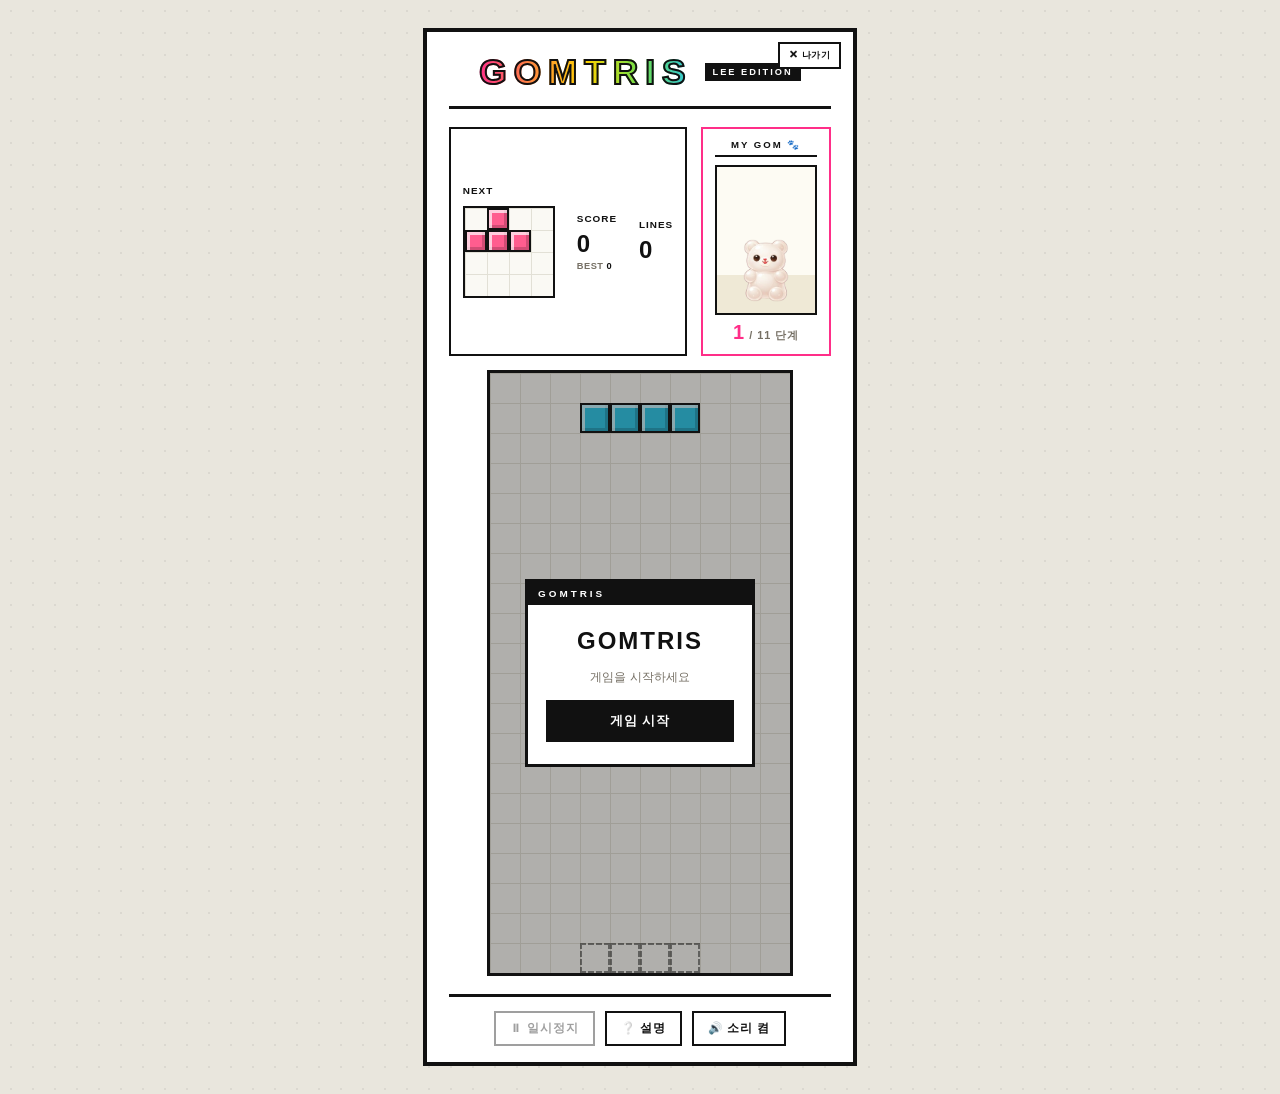
==== index.html @ 61311826 "fix: NEXT·SCORE·LINES를 한 박스로 통합 (4박스→2박스, 여유) fix: HUD를 [NEXT·SCORE·LINES 한 박스(stats-box)] + [MY GOM" ====
<!DOCTYPE html>
<html lang="ko">
<head>
<meta charset="UTF-8">
<meta name="viewport" content="width=device-width, initial-scale=1.0, maximum-scale=1.0, user-scalable=no, viewport-fit=cover">
<title>Gomtris — 곰트릭스 · LEE Edition</title>
<link rel="stylesheet" href="src/css/style.css">

<!-- PWA -->
<link rel="manifest" href="manifest.json">
<meta name="theme-color" content="#ff2e88">
<meta name="mobile-web-app-capable" content="yes">
<meta name="apple-mobile-web-app-capable" content="yes">
<meta name="apple-mobile-web-app-status-bar-style" content="default">
<meta name="apple-mobile-web-app-title" content="Gomtris">
<link rel="apple-touch-icon" href="icon-192.png">
</head>
<body>
  <div class="poster">
    <!-- 좌측 최상단 접속자 수 / 우측 최상단 나가기 -->
    <div id="visitors" class="visitors" title="누적 접속 수"></div>
    <button id="exit-btn" class="exit-btn" title="나가기">✕ 나가기</button>

    <!-- 포스터 안쪽(가운데 보드 제외)을 돌아다니는 젤리곰 -->
    <div id="bear-stage"></div>

    <!-- 헤더 -->
    <header class="poster-header">
      <h1>GOMTRIS</h1>
      <span class="tag">LEE Edition</span>
    </header>

    <!-- 본문 -->
    <div class="layout">
      <!-- 정보 한 줄 (HUD) : [NEXT·SCORE·LINES 한 박스] + [MY GOM] -->
      <div class="hud">
        <div class="panel stats-box">
          <div class="mini mini-next">
            <h2>Next</h2>
            <div id="next" class="grid preview"></div>
          </div>
          <div class="mini">
            <h2>Score</h2>
            <div id="score" class="stat">0</div>
            <div class="best">BEST <span id="high">0</span></div>
          </div>
          <div class="mini">
            <h2>Lines</h2>
            <div id="lines" class="stat">0</div>
          </div>
        </div>
        <div class="panel gom-pet">
          <h2>My Gom 🐾</h2>
          <div class="pet-box">
            <img id="pet-img" alt="my gom">
            <div class="pet-out" id="pet-out">너무 커서<br>박스 탈출!</div>
          </div>
          <div class="pet-stage"><b id="gom">1</b><span class="gom-max"> / 11 단계</span></div>
        </div>
      </div>

      <!-- 게임판 (메인) -->
      <div class="board-wrap">
        <div id="board" class="grid"></div>
        <div id="overlay" class="overlay show">
          <div class="overlay-window">
            <div class="overlay-bar">GOMTRIS</div>
            <div class="overlay-content">
              <h3 id="overlay-title">GOMTRIS</h3>
              <p id="overlay-text">게임을 시작하세요</p>
              <button id="start" class="primary">게임 시작</button>
            </div>
          </div>
        </div>
      </div>
    </div>

    <!-- 툴바 -->
    <div class="toolbar">
      <button id="pause-btn">⏸ 일시정지</button>
      <button id="help-btn">❔ 설명</button>
      <button id="mute-btn">🔊 소리 켬</button>
      <!-- 개발용 곰단계 미리보기 (기능 유지, 화면에서는 숨김) -->
      <!-- <button id="dev-btn">🐾 DEV 곰단계</button> -->
    </div>
  </div>

  <!-- 도움말 패널 -->
  <div id="help" class="help-overlay">
    <div class="help-card">
      <div class="help-bar">게임 방법 · HOW TO PLAY</div>
      <div class="help-body">

        <section class="help-sec">
          <h4>🎮 조작</h4>
          <dl class="keylist">
            <dt><kbd>←</kbd><kbd>→</kbd></dt><dd>좌우 이동</dd>
            <dt><kbd>↓</kbd></dt><dd>소프트 드롭</dd>
            <dt><kbd>↑</kbd><kbd>X</kbd></dt><dd>회전 <span class="dim">(<kbd>Z</kbd> 역회전)</span></dd>
            <dt><kbd>Space</kbd></dt><dd>하드 드롭</dd>
            <dt><kbd>P</kbd></dt><dd>일시정지</dd>
            <dt><kbd>R</kbd><kbd>M</kbd></dt><dd>재시작 · 음소거</dd>
          </dl>
          <p class="help-touch">📱 <b>폰</b> — 드래그=이동 · 탭=회전 · 아래로 튕김=하드드롭</p>
        </section>

        <section class="help-sec">
          <h4>📜 규칙 &amp; 젤리곰</h4>
          <ul class="rules">
            <li>가로 한 줄을 가득 채우면 사라지고 점수 획득</li>
            <li>한 번에 여러 줄 지울수록 점수 UP<br>
              <span class="dim">1줄 100 · 2줄 300 · 3줄 500 · 4줄 800점, 레벨이 높을수록 배수</span></li>
            <li>10줄마다 <b>레벨</b>(속도) · <b>곰 단계</b>(크기)가 올라감</li>
            <li>🐻 곰이 점점 자라 <b>11단계</b>까지 성장 (후반엔 돌아다녀요!)</li>
          </ul>
        </section>

      </div>
      <button class="help-close-btn">✕ 닫기</button>
    </div>
  </div>

  <!-- 스크립트 -->
  <script src="src/js/config.js"></script>
  <script src="src/js/audio.js"></script>
  <script src="src/js/tetrominoes.js"></script>
  <script src="src/js/board.js"></script>
  <script src="src/js/renderer.js"></script>
  <script src="src/js/jellybear.js"></script>
  <script src="src/js/game.js"></script>
  <script src="src/js/input.js"></script>
  <script src="src/js/touch.js"></script>
  <script src="src/js/main.js"></script>

  <!-- 서비스워커 등록 (PWA 오프라인/설치). file:// 에선 조용히 무시 -->
  <script>
    if ('serviceWorker' in navigator) {
      window.addEventListener('load', function () {
        navigator.serviceWorker.register('sw.js').catch(function () {});
      });
    }
  </script>
</body>
</html>
---- src/css/style.css ----
/* style.css — Gomtris : Y2K 포스터 테마 (정제된 버전)
 * 흰 포스터 카드 + 검정 외곽선 + 절제된 액센트 + 네온 블록, 보드 뒤 젤리곰
 */
:root {
  --cell: 30px;
  --preview-cell: 22px;
  --ink: #111;
  --paper: #e9e6dd;
  --board-bg: #faf9f4;
  --card: #ffffff;
  --muted: #767065;
  --pink: #ff2e88;
  --cyan: #14c8dc;
}
* { box-sizing: border-box; }
body {
  margin: 0;
  min-height: 100vh;
  display: flex;
  flex-direction: column;
  align-items: center;
  justify-content: center;
  gap: 18px;
  padding: 28px 16px;
  font-family: "Helvetica Neue", Arial, "Apple SD Gothic Neo", "Malgun Gothic", sans-serif;
  color: var(--ink);
  background-color: var(--paper);
  background-image: radial-gradient(rgba(0,0,0,0.06) 1px, transparent 1.5px);
  background-size: 22px 22px;
}

/* ===== 포스터 프레임 ===== */
.poster {
  position: relative;
  z-index: 1;
  overflow: hidden;           /* 곰이 포스터 밖으로 안 나가게 */
  background: var(--card);
  border: 4px solid var(--ink);
  padding: 20px 22px 16px;
}
.poster-header {
  display: flex;
  align-items: center;
  justify-content: center;
  gap: 12px;
  border-bottom: 3px solid var(--ink);
  padding-bottom: 14px;
  margin-bottom: 18px;
}
h1 {
  margin: 0;
  font-size: 2.2rem;
  font-weight: 900;
  letter-spacing: 7px;
  background: linear-gradient(90deg,#ff2e88,#ff8a3d,#ffd400,#6ee04a,#2ec5e6);
  -webkit-background-clip: text;
  background-clip: text;
  color: transparent;
  -webkit-text-stroke: 2px var(--ink);
}
.tag {
  font-size: .58rem;
  font-weight: 800;
  letter-spacing: 2px;
  text-transform: uppercase;
  background: var(--ink);
  color: #fff;
  padding: 4px 8px;
}
/* 좌측 최상단 접속자 수 */
/* 좌측 최상단 접속자 수 */
.visitors {
  position: absolute; top: 12px; left: 14px; z-index: 2;
  font-size: .64rem; font-weight: 900; letter-spacing: .5px; color: var(--muted);
  display: none;
}
.visitors.show { display: block; }
/* 우측 최상단 나가기 */
.exit-btn {
  position: absolute; top: 10px; right: 12px; z-index: 6;
  font-size: .58rem; padding: 5px 9px; letter-spacing: .5px; background: #fff;
}
.exit-btn:hover { background: var(--ink); color: #fff; }

/* ===== 레이아웃 ===== */
/* 세로: HUD(정보 한 줄) 위, 보드(메인) 아래 */
.layout { display: flex; flex-direction: column; align-items: center; gap: 14px; }
.hud { display: flex; gap: 14px; justify-content: center; align-items: stretch; }
/* NEXT·SCORE·LINES 를 한 박스(stats-box)에 묶음 */
.stats-box { display: flex; gap: 22px; align-items: center; }
.gom-pet { width: 130px; }
.mini { display: flex; flex-direction: column; }
.stats-box .mini h2 {
  font-size: .62rem; border: none; padding: 0; margin: 0 0 6px; letter-spacing: 1px; color: var(--ink);
}
.mini .stat { font-size: 1.5rem; }
.mini .best { margin-top: 3px; }

.panel { border: 2px solid var(--ink); padding: 10px 12px; background: var(--card); }
.panel h2 {
  margin: 0 0 8px;
  font-size: .6rem;
  letter-spacing: 2px;
  text-transform: uppercase;
  color: var(--ink);
  border-bottom: 2px solid var(--ink);
  padding-bottom: 5px;
}
.stat { font-size: 1.6rem; font-weight: 900; font-variant-numeric: tabular-nums; }
.stat.small { font-size: 1.15rem; color: var(--muted); }
/* SCORE 안의 최고기록 */
.best { margin-top: 4px; font-size: .58rem; font-weight: 800; letter-spacing: .5px; color: var(--muted); }
.best span { color: var(--ink); }

/* My Gom 펫 박스 (애완곰 enclosure) — 1~8단계 곰이 박스 안 */
.gom-pet { text-align: center; }
.pet-box {
  position: relative;
  margin-top: 4px;
  height: 150px;
  border: 2px solid var(--ink);
  background: linear-gradient(#fdfbf3 0%, #fdfbf3 74%, #efe9d6 74%, #efe9d6 100%); /* 바닥 느낌 */
  display: flex; align-items: flex-end; justify-content: center;
  padding-bottom: 8px;
  overflow: hidden;
}
.pet-box img { display: block; height: auto; max-width: 100%; image-rendering: auto; transition: width .3s ease; }
/* 9단계+ : 곰이 박스를 나감 */
.pet-out {
  display: none;
  position: absolute; inset: 0;
  flex-direction: column; align-items: center; justify-content: center;
  font-size: .68rem; font-weight: 900; line-height: 1.5; color: var(--muted);
  text-align: center;
}
.pet-stage { margin-top: 6px; font-weight: 900; letter-spacing: 1px; }
#gom { font-size: 1.25rem; color: var(--pink); }          /* 단계 숫자 (= 레벨/속도 겸용) */
.gom-max { font-size: .68rem; color: var(--muted); font-weight: 700; }
/* 펫 박스를 핑크 테두리로 강조 (핵심 진행 지표) */
.gom-pet { border-color: var(--pink); }

/* DEV 버튼 (미리보기용 — 눈에 덜 띄게) */
#dev-btn { font-size: .62rem; padding: 7px 12px; background: #efece3; color: #777; }
#dev-btn:hover { background: var(--ink); color: #fff; }

/* ===== 격자 ===== */
.grid {
  display: grid;
  grid-template-columns: repeat(var(--cols), var(--cell));
  grid-template-rows: repeat(var(--rows), var(--cell));
  background-color: var(--board-bg);
  background-image:
    linear-gradient(#e2e0d6 1px, transparent 1px),
    linear-gradient(90deg, #e2e0d6 1px, transparent 1px);
  background-size: var(--cell) var(--cell);
}
#board {
  position: relative;
  z-index: 1;
  border: 3px solid var(--ink);
  touch-action: none;
  user-select: none;
}
.preview {
  --cell: var(--preview-cell);
  justify-content: center;
  border: 2px solid var(--ink);
  margin: 4px auto 0;
}
.cell { width: var(--cell); height: var(--cell); }

/* ===== 블록 (각진, 외부 그림자 없음) ===== */
.block {
  border: 2px solid var(--ink);
  box-shadow:
    inset 3px 3px 0 rgba(255,255,255,0.7),
    inset -3px -3px 0 rgba(0,0,0,0.18);
}
.block.ghost {
  background: transparent !important;
  border: 2px dashed var(--ink);
  box-shadow: none;
  opacity: 0.5;
}
.cell.clearing {
  animation: flash 0.28s steps(2, start) 2;
  background: var(--ink) !important;
  border-color: var(--ink) !important;
}
@keyframes flash { 0%,100% { opacity: 1; } 50% { opacity: 0.1; } }

/* 블록 색 = 곰 색 팔레트 (핑크·주황·노랑·초록·파랑) */
.I { background:#2ec5e6; }  /* blue  */
.J { background:#2ec5e6; }  /* blue  */
.O { background:#ffd23d; }  /* yellow */
.T { background:#ff5d8f; }  /* pink  */
.S { background:#6ee04a; }  /* green */
.Z { background:#ff8a3d; }  /* orange */
.L { background:#ff8a3d; }  /* orange */

/* ===== 보드 래퍼 ===== */
.board-wrap { position: relative; }

/* 젤리곰 무대: 포스터 안쪽 전체. z-index:-1 이라 포스터 배경 위·내용(패널/보드) 아래에
   깔려서, 가운데 보드와 패널은 곰을 가리고 헤더/푸터/여백에서만 곰이 보이며 돌아다님 */
#bear-stage {
  position: absolute;
  inset: 0;
  overflow: hidden;
  z-index: -1;
  pointer-events: none;
}

/* ===== 오버레이 = Y2K 윈도우 (중앙 정렬) ===== */
.overlay {
  position: absolute;
  inset: 0;
  z-index: 3;
  display: none;
  align-items: center;
  justify-content: center;
  background: rgba(20,20,20,0.32);
  padding: 16px;
}
.overlay.show { display: flex; }
.overlay-window {
  width: 230px;
  background: var(--card);
  border: 3px solid var(--ink);
}
.overlay-bar {
  background: var(--ink);
  color: #fff;
  font-size: .62rem;
  font-weight: 800;
  letter-spacing: 3px;
  text-transform: uppercase;
  padding: 6px 10px;
}
.overlay-content {
  padding: 22px 18px;
  text-align: center;
  display: flex;
  flex-direction: column;
  align-items: center;
  gap: 14px;
}
.overlay-content h3 {
  margin: 0;
  font-size: 1.5rem;
  font-weight: 900;
  letter-spacing: 2px;
}
.overlay-content p { margin: 0; font-size: .76rem; color: var(--muted); }
.overlay-content .primary { width: 100%; }

/* ===== 버튼 ===== */
button {
  cursor: pointer;
  font-family: inherit;
  font-weight: 800;
  letter-spacing: 1px;
  border: 2px solid var(--ink);
  background: #fff;
  color: var(--ink);
  padding: 10px 16px;
  font-size: .82rem;
  transition: background .12s, color .12s, transform .06s;
}
button:hover { background: var(--ink); color: #fff; }
button:active { transform: translateY(1px); }
button:disabled { opacity: 0.4; cursor: default; background: #fff; color: var(--ink); transform: none; }
.primary { background: var(--ink); color: #fff; }
.primary:hover { background: var(--pink); color: #fff; }
#mute-btn.off { color: var(--muted); }

/* 키 표시 */
kbd {
  background: #f0eee6;
  border: 1.5px solid var(--ink);
  padding: 1px 6px;
  font-size: .72rem;
  font-family: inherit;
  font-weight: 700;
  color: var(--ink);
}

/* ===== 툴바 ===== */
.toolbar {
  display: flex;
  gap: 10px;
  justify-content: center;
  flex-wrap: wrap;
  margin-top: 18px;
  padding-top: 14px;
  border-top: 3px solid var(--ink);
}
.toolbar button { font-size: .72rem; padding: 8px 14px; }

/* ===== 도움말 (가독성 개선) ===== */
.help-overlay {
  position: fixed; inset: 0; display: none;
  align-items: center; justify-content: center;
  background: rgba(0,0,0,0.6);
  z-index: 100; padding: 20px; cursor: pointer;
}
.help-overlay.show { display: flex; }
.help-card {
  background: var(--card);
  border: 4px solid var(--ink);
  width: min(580px, 100%);
  cursor: default;
}
/* 윈도우 타이틀 바 */
.help-bar {
  background: var(--ink); color: #fff;
  font-weight: 900; letter-spacing: 2px; text-transform: uppercase;
  font-size: .82rem; padding: 11px 18px;
}
.help-body { display: flex; gap: 26px; padding: 22px 22px 6px; flex-wrap: wrap; }
.help-sec { flex: 1 1 240px; }
.help-sec h4 {
  margin: 0 0 14px; font-size: .82rem; font-weight: 900; letter-spacing: 1px;
  display: inline-block; background: var(--pink); color: #fff; padding: 4px 12px;
}

/* 키 → 동작 정렬 그리드 */
.keylist { display: grid; grid-template-columns: auto 1fr; gap: 9px 14px; margin: 0; align-items: center; }
.keylist dt { display: flex; gap: 4px; }
.keylist dd { margin: 0; font-size: .9rem; color: #333; }
.keylist .dim { color: var(--muted); font-size: .8rem; }

/* 규칙 목록 */
.rules { margin: 0; padding: 0; list-style: none; }
.rules li {
  font-size: .9rem; line-height: 1.5; color: #333;
  padding: 9px 0 9px 18px; position: relative;
  border-bottom: 1px dashed #dcdcd2;
}
.rules li:last-child { border-bottom: none; }
.rules li::before { content: "›"; position: absolute; left: 2px; color: var(--pink); font-weight: 900; }
.rules b { color: var(--ink); }

.help-touch {
  margin: 16px 0 0; font-size: .78rem; line-height: 1.5; color: #555;
  background: #f3f1e8; border: 2px solid var(--ink); padding: 8px 10px;
}
.help-touch b { color: var(--ink); }

.help-close-btn {
  display: block; width: calc(100% - 44px); margin: 14px 22px 22px;
  background: var(--ink); color: #fff;
}
.help-close-btn:hover { background: var(--pink); }

/* 키캡 크게 (도움말 가독성) */
.help-card kbd {
  min-width: 24px; text-align: center; display: inline-block;
  font-size: .8rem; padding: 3px 8px;
}

/* ===== 모바일 레이아웃 정리 (≤720px) ===== */
@media (max-width: 720px) {
  body {
    padding: 0;            /* 화면 전체 폭 사용 */
    gap: 0;
    --cell: min(9vw, 3.9vh);   /* 보드를 메인으로 크게 */
    --preview-cell: 9px;
    overflow-x: hidden;
  }
  /* 바깥 검정 프레임 제거 → 좌우 꽉 차게 (위/아래만 얇은 선) */
  .poster {
    width: 100%;
    border-width: 2px 0;
    padding: 6px 8px 10px;
  }

  /* 헤더: 접속자수/나가기 버튼 줄 아래로 제목을 내려 겹침 방지 */
  .visitors { top: 9px; left: 10px; font-size: .6rem; }
  .exit-btn { top: 7px; right: 10px; font-size: .52rem; padding: 4px 8px; }
  .poster-header { margin-top: 24px; padding-bottom: 7px; margin-bottom: 8px; gap: 6px; }
  h1 { font-size: 1.4rem; letter-spacing: 1px; -webkit-text-stroke-width: 1.5px; }
  .tag { font-size: .46rem; padding: 3px 5px; letter-spacing: 1px; }

  /* HUD: [NEXT·SCORE·LINES 한 박스] + [곰] 2박스 */
  .layout { gap: 6px; width: 100%; align-items: stretch; }
  .hud { display: flex; gap: 6px; width: 100%; align-items: stretch; }
  .stats-box { flex: 1 1 auto; gap: 6px; justify-content: space-around; min-width: 0; overflow: hidden; }
  .gom-pet { flex: 0 0 auto; width: 76px; min-width: 0; overflow: hidden; }
  .stats-box .mini { align-items: center; min-width: 0; }
  .stats-box .mini h2 { font-size: .5rem; margin-bottom: 3px; }
  .mini .stat { font-size: 1.1rem; }
  .panel { padding: 5px 5px; border-width: 2px; }
  .board-wrap { width: 100%; max-width: 100%; display: flex; justify-content: center; }

  .panel h2 { font-size: .46rem; margin-bottom: 2px; padding-bottom: 2px; letter-spacing: .3px; }
  .stat { font-size: 1rem; }
  .stat.small { font-size: .78rem; }
  .best { font-size: .46rem; }
  .gom-max { font-size: .62rem; }
  #board { border-width: 2px; }
  .preview { border-width: 2px; margin-top: 2px; }
  /* 보드가 board-wrap(전체폭) 안에서 가운데 → 오버레이도 보드 폭에 맞춤(회색 띠 제거) */
  .overlay { left: 50%; right: auto; transform: translateX(-50%); width: calc(var(--cell) * 10 + 4px); }

  /* MY GOM → 작은 곰 + N/11 칩 (큰 펫박스/로밍 없음) */
  #bear-stage { display: none; }
  .gom-pet { display: flex; flex-direction: column; align-items: center; }
  .gom-pet .pet-box {
    height: auto; border: none; background: none; padding: 0; margin: 2px 0 0;
    display: flex; align-items: center; justify-content: center;
  }
  .gom-pet .pet-box img { width: 34px !important; display: block !important; }
  .gom-pet .pet-out { display: none !important; }
  .gom-pet .pet-stage { margin-top: 1px; }

  .toolbar { margin-top: 8px; padding-top: 8px; gap: 6px; border-top-width: 2px; }
  .toolbar button { font-size: .62rem; padding: 7px 10px; border-width: 2px; }
}

/* =========================================================
   젤리곰 (보드 뒤에서 걸어다님)
   ========================================================= */
/* 평소엔 우상단에 고정. 9단계 이상에서만 돌아다님 (.roaming) */
.bear-walker { position: absolute; top: 8%; left: 84%; }
.bear-walker.roaming { animation: roam 22s ease-in-out infinite; }
.bear-walker.roaming .bear-face { animation: face 22s steps(1) infinite; }
/* 곰은 단계별 SVG 이미지. 폭은 JS 가 단계에 맞춰 지정 (1단계 작게 → 11단계 크게) */
.bear {
  display: block;
  width: 38px;
  height: auto;
  transform-origin: bottom center;
  transition: width .4s cubic-bezier(.2,.9,.3,1.3);
}
.bear.pop, #pet-img.pop { animation: pop .5s ease; transform-origin: bottom center; }
.bear[data-stage="11"] { filter: drop-shadow(0 0 7px #ffd400); }

/* 포스터 안쪽 둘레를 도는 경로 (가운데 보드/패널에 가려져 헤더·푸터·여백에서 보임) */
@keyframes roam {
  0%   { left: 5%;  top: 8%; }
  22%  { left: 82%; top: 7%; }
  38%  { left: 88%; top: 40%; }
  55%  { left: 80%; top: 90%; }
  72%  { left: 16%; top: 92%; }
  88%  { left: 6%;  top: 42%; }
  100% { left: 5%;  top: 8%; }
}
@keyframes face { 0%, 22% { transform: scaleX(1); } 22.01%, 100% { transform: scaleX(-1); } }
@keyframes pop { 0%,100% { transform: scale(1); } 40% { transform: scale(1.28); } }
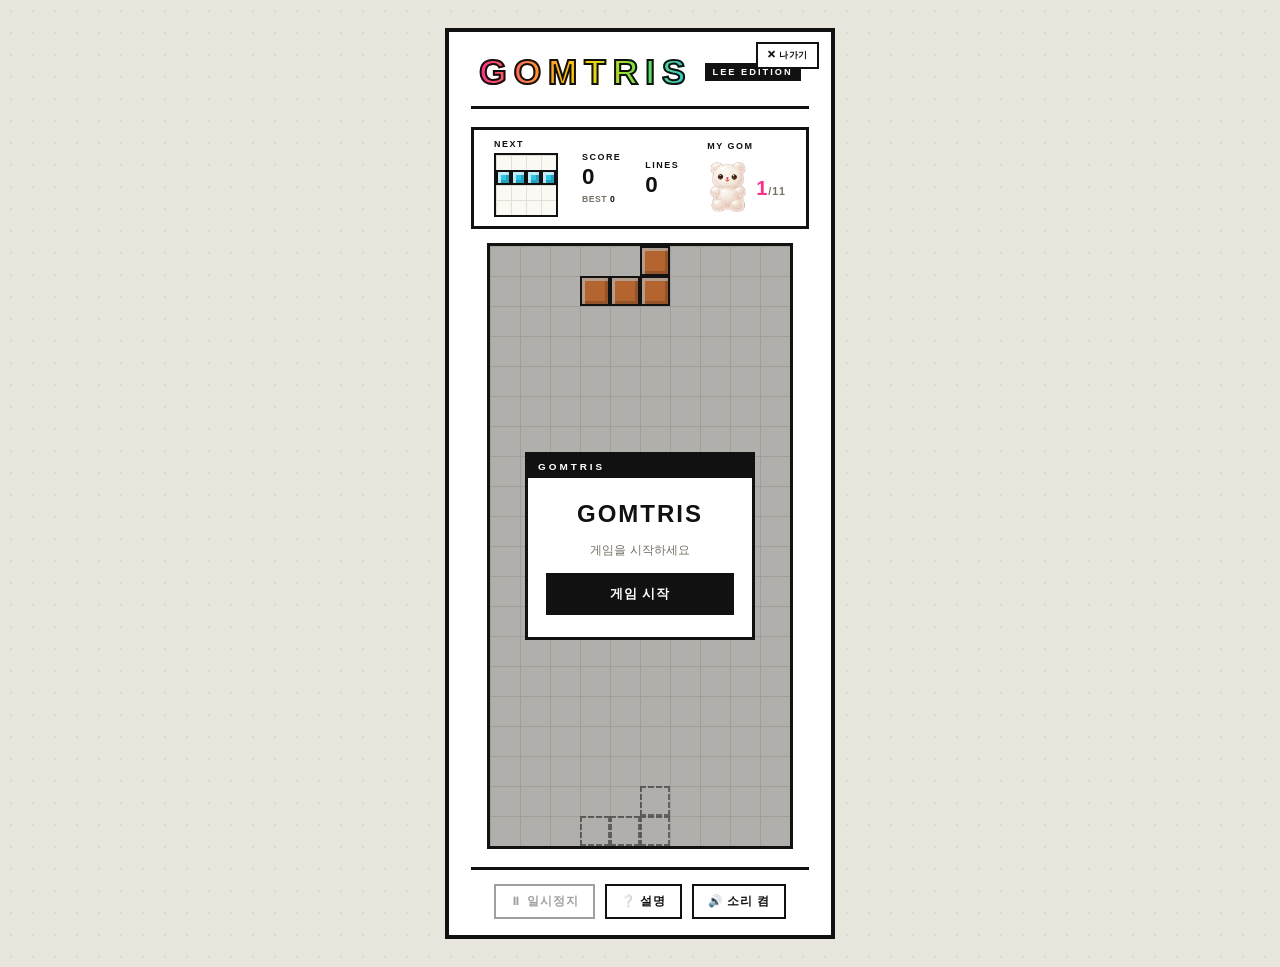
==== commit 4c653fdd: "fix: HUD를 하나의 슬림 바로 (박스 정리, 깔끔) fix: NEXT·SCORE·LINES·곰을 한 테두리 슬림 바 한 줄로 통합(빈 박스/줄바꿈 제거) fix: 곰은 작은 " ====
--- a/index.html
+++ b/index.html
@@ -32,30 +32,30 @@
 
     <!-- 본문 -->
     <div class="layout">
-      <!-- 정보 한 줄 (HUD) : [NEXT·SCORE·LINES 한 박스] + [MY GOM] -->
+      <!-- 정보: 한 줄 슬림 바 (NEXT · SCORE · LINES · 곰) -->
       <div class="hud">
-        <div class="panel stats-box">
-          <div class="mini mini-next">
-            <h2>Next</h2>
-            <div id="next" class="grid preview"></div>
+        <div class="hud-cell hud-next">
+          <h2>Next</h2>
+          <div id="next" class="grid preview"></div>
+        </div>
+        <div class="hud-cell">
+          <h2>Score</h2>
+          <div id="score" class="stat">0</div>
+          <div class="best">BEST <span id="high">0</span></div>
+        </div>
+        <div class="hud-cell">
+          <h2>Lines</h2>
+          <div id="lines" class="stat">0</div>
+        </div>
+        <div class="hud-cell hud-gom">
+          <h2>My Gom</h2>
+          <div class="pet-row">
+            <div class="pet-box">
+              <img id="pet-img" alt="my gom">
+              <div class="pet-out" id="pet-out">탈출!</div>
+            </div>
+            <span class="pet-stage"><b id="gom">1</b><span class="gom-max">/11</span></span>
           </div>
-          <div class="mini">
-            <h2>Score</h2>
-            <div id="score" class="stat">0</div>
-            <div class="best">BEST <span id="high">0</span></div>
-          </div>
-          <div class="mini">
-            <h2>Lines</h2>
-            <div id="lines" class="stat">0</div>
-          </div>
-        </div>
-        <div class="panel gom-pet">
-          <h2>My Gom 🐾</h2>
-          <div class="pet-box">
-            <img id="pet-img" alt="my gom">
-            <div class="pet-out" id="pet-out">너무 커서<br>박스 탈출!</div>
-          </div>
-          <div class="pet-stage"><b id="gom">1</b><span class="gom-max"> / 11 단계</span></div>
         </div>
       </div>
 
--- a/src/css/style.css
+++ b/src/css/style.css
@@ -3,7 +3,7 @@
  */
 :root {
   --cell: 30px;
-  --preview-cell: 22px;
+  --preview-cell: 15px;
   --ink: #111;
   --paper: #e9e6dd;
   --board-bg: #faf9f4;
@@ -83,18 +83,31 @@
 .exit-btn:hover { background: var(--ink); color: #fff; }
 
 /* ===== 레이아웃 ===== */
-/* 세로: HUD(정보 한 줄) 위, 보드(메인) 아래 */
+/* 세로: HUD(정보 슬림 바) 위, 보드(메인) 아래 */
 .layout { display: flex; flex-direction: column; align-items: center; gap: 14px; }
-.hud { display: flex; gap: 14px; justify-content: center; align-items: stretch; }
-/* NEXT·SCORE·LINES 를 한 박스(stats-box)에 묶음 */
-.stats-box { display: flex; gap: 22px; align-items: center; }
-.gom-pet { width: 130px; }
-.mini { display: flex; flex-direction: column; }
-.stats-box .mini h2 {
-  font-size: .62rem; border: none; padding: 0; margin: 0 0 6px; letter-spacing: 1px; color: var(--ink);
-}
-.mini .stat { font-size: 1.5rem; }
-.mini .best { margin-top: 3px; }
+/* 한 줄 슬림 바 — 하나의 테두리 안에 NEXT·SCORE·LINES·곰 */
+.hud {
+  display: flex; align-items: center; gap: 24px;
+  border: 3px solid var(--ink); padding: 9px 20px;
+}
+.hud-cell { display: flex; flex-direction: column; align-items: flex-start; }
+.hud-cell h2 {
+  font-size: .56rem; border: none; padding: 0; margin: 0 0 4px;
+  letter-spacing: 1.5px; color: var(--ink); text-transform: uppercase;
+}
+.hud-cell .stat { font-size: 1.4rem; line-height: 1; }
+.hud-cell .best { font-size: .54rem; margin-top: 5px; color: var(--muted); }
+.hud-cell .best span { color: var(--ink); }
+.hud-next #next { margin: 0; }
+/* 곰 셀 */
+.hud-gom { margin-left: 4px; }
+.pet-row { display: flex; align-items: center; gap: 7px; }
+.hud .pet-box { height: auto; width: auto; border: none; background: none; padding: 0; overflow: visible; display: flex; align-items: center; }
+.hud .pet-box img { width: 42px !important; height: auto; display: block !important; }
+.hud .pet-out { display: none !important; }
+.pet-stage { font-weight: 900; font-size: 1rem; }
+.pet-stage #gom { color: var(--pink); }
+.pet-stage .gom-max { font-size: .66rem; color: var(--muted); }
 
 .panel { border: 2px solid var(--ink); padding: 10px 12px; background: var(--card); }
 .panel h2 {
@@ -382,37 +395,25 @@
   h1 { font-size: 1.4rem; letter-spacing: 1px; -webkit-text-stroke-width: 1.5px; }
   .tag { font-size: .46rem; padding: 3px 5px; letter-spacing: 1px; }
 
-  /* HUD: [NEXT·SCORE·LINES 한 박스] + [곰] 2박스 */
+  /* HUD 슬림 바 (모바일) — 한 줄에 NEXT·SCORE·LINES·곰 */
   .layout { gap: 6px; width: 100%; align-items: stretch; }
-  .hud { display: flex; gap: 6px; width: 100%; align-items: stretch; }
-  .stats-box { flex: 1 1 auto; gap: 6px; justify-content: space-around; min-width: 0; overflow: hidden; }
-  .gom-pet { flex: 0 0 auto; width: 76px; min-width: 0; overflow: hidden; }
-  .stats-box .mini { align-items: center; min-width: 0; }
-  .stats-box .mini h2 { font-size: .5rem; margin-bottom: 3px; }
-  .mini .stat { font-size: 1.1rem; }
-  .panel { padding: 5px 5px; border-width: 2px; }
+  .hud {
+    display: flex; align-items: center; justify-content: space-between;
+    gap: 6px; padding: 7px 10px; border-width: 2px;
+  }
+  .hud-cell h2 { font-size: .46rem; margin-bottom: 2px; letter-spacing: .3px; }
+  .hud-cell .stat { font-size: 1.05rem; }
+  .hud-cell .best { font-size: .44rem; margin-top: 2px; }
+  .hud-gom { margin-left: 0; }
+  .hud .pet-box img { width: 32px !important; }
+  .pet-stage { font-size: .82rem; }
+  .pet-stage .gom-max { font-size: .56rem; }
+  #bear-stage { display: none; }
+  #board { border-width: 2px; }
+  .preview { border-width: 2px; }
   .board-wrap { width: 100%; max-width: 100%; display: flex; justify-content: center; }
-
-  .panel h2 { font-size: .46rem; margin-bottom: 2px; padding-bottom: 2px; letter-spacing: .3px; }
-  .stat { font-size: 1rem; }
-  .stat.small { font-size: .78rem; }
-  .best { font-size: .46rem; }
-  .gom-max { font-size: .62rem; }
-  #board { border-width: 2px; }
-  .preview { border-width: 2px; margin-top: 2px; }
-  /* 보드가 board-wrap(전체폭) 안에서 가운데 → 오버레이도 보드 폭에 맞춤(회색 띠 제거) */
+  /* 오버레이도 보드 폭에 맞춤(회색 띠 제거) */
   .overlay { left: 50%; right: auto; transform: translateX(-50%); width: calc(var(--cell) * 10 + 4px); }
-
-  /* MY GOM → 작은 곰 + N/11 칩 (큰 펫박스/로밍 없음) */
-  #bear-stage { display: none; }
-  .gom-pet { display: flex; flex-direction: column; align-items: center; }
-  .gom-pet .pet-box {
-    height: auto; border: none; background: none; padding: 0; margin: 2px 0 0;
-    display: flex; align-items: center; justify-content: center;
-  }
-  .gom-pet .pet-box img { width: 34px !important; display: block !important; }
-  .gom-pet .pet-out { display: none !important; }
-  .gom-pet .pet-stage { margin-top: 1px; }
 
   .toolbar { margin-top: 8px; padding-top: 8px; gap: 6px; border-top-width: 2px; }
   .toolbar button { font-size: .62rem; padding: 7px 10px; border-width: 2px; }
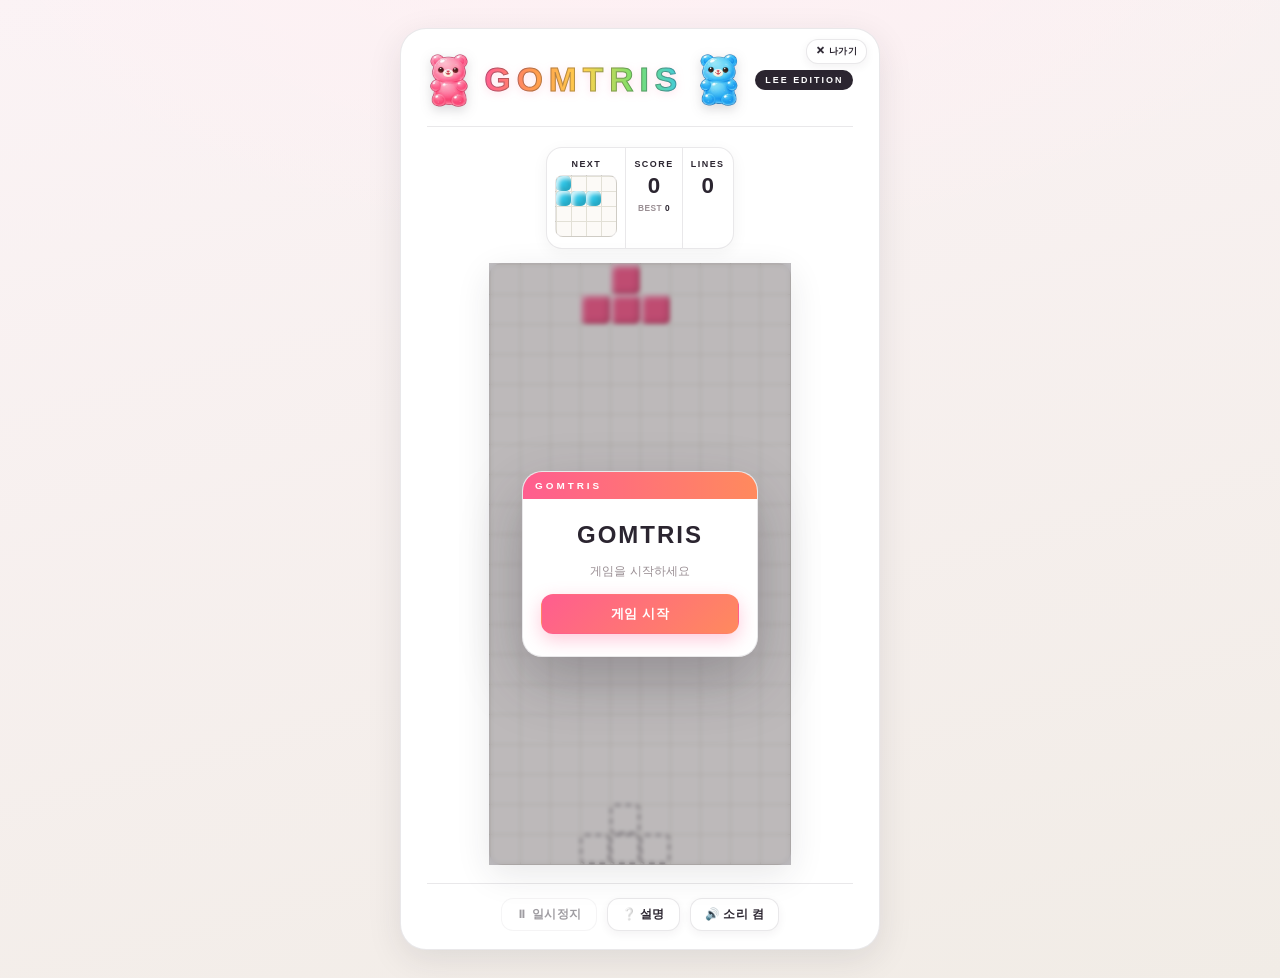
==== commit d994c200: "fix: 고급스러운 젤리곰 테마로 리스타일 + 곰 성장 시스템 주석(그냥 테트리스) del: 곰 성장/로밍/MY GOM 셀 주석 처리 — 순수 테트리스 add: 젤리곰 이미지를 G" ====
--- a/index.html
+++ b/index.html
@@ -21,12 +21,14 @@
     <div id="visitors" class="visitors" title="누적 접속 수"></div>
     <button id="exit-btn" class="exit-btn" title="나가기">✕ 나가기</button>
 
-    <!-- 포스터 안쪽(가운데 보드 제외)을 돌아다니는 젤리곰 -->
-    <div id="bear-stage"></div>
+    <!-- (주석) 돌아다니는 젤리곰 성장 시스템 — 그냥 테트리스로 -->
+    <!-- <div id="bear-stage"></div> -->
 
-    <!-- 헤더 -->
+    <!-- 헤더 : 젤리곰이 GOMTRIS 양옆 장식 -->
     <header class="poster-header">
+      <img class="title-gom" src="assets/gomimg/pink.png" alt="">
       <h1>GOMTRIS</h1>
+      <img class="title-gom" src="assets/gomimg/blue.png" alt="">
       <span class="tag">LEE Edition</span>
     </header>
 
@@ -47,6 +49,7 @@
           <h2>Lines</h2>
           <div id="lines" class="stat">0</div>
         </div>
+        <!-- (주석) MY GOM 곰 단계 셀 — 그냥 테트리스로
         <div class="hud-cell hud-gom">
           <h2>My Gom</h2>
           <div class="pet-row">
@@ -57,6 +60,7 @@
             <span class="pet-stage"><b id="gom">1</b><span class="gom-max">/11</span></span>
           </div>
         </div>
+        -->
       </div>
 
       <!-- 게임판 (메인) -->
@@ -126,7 +130,7 @@
   <script src="src/js/tetrominoes.js"></script>
   <script src="src/js/board.js"></script>
   <script src="src/js/renderer.js"></script>
-  <script src="src/js/jellybear.js"></script>
+  <!-- <script src="src/js/jellybear.js"></script> (주석) 젤리곰 -->
   <script src="src/js/game.js"></script>
   <script src="src/js/input.js"></script>
   <script src="src/js/touch.js"></script>
--- a/src/css/style.css
+++ b/src/css/style.css
@@ -4,13 +4,15 @@
 :root {
   --cell: 30px;
   --preview-cell: 15px;
-  --ink: #111;
-  --paper: #e9e6dd;
-  --board-bg: #faf9f4;
+  --ink: #2b2530;
+  --paper: #f3eef0;
+  --board-bg: #fcfaf7;
   --card: #ffffff;
-  --muted: #767065;
-  --pink: #ff2e88;
-  --cyan: #14c8dc;
+  --muted: #9a8f94;
+  --pink: #ff5d8f;
+  --cyan: #2ec5e6;
+  --line: rgba(43,37,48,0.10);      /* 은은한 테두리 */
+  --soft: 0 10px 34px rgba(43,37,48,0.10);  /* 부드러운 그림자 */
 }
 * { box-sizing: border-box; }
 body {
@@ -24,48 +26,57 @@
   padding: 28px 16px;
   font-family: "Helvetica Neue", Arial, "Apple SD Gothic Neo", "Malgun Gothic", sans-serif;
   color: var(--ink);
-  background-color: var(--paper);
-  background-image: radial-gradient(rgba(0,0,0,0.06) 1px, transparent 1.5px);
-  background-size: 22px 22px;
+  background:
+    radial-gradient(1200px 600px at 50% -10%, #fff0f4 0%, transparent 60%),
+    linear-gradient(165deg, #fbf3f5 0%, #f1ece6 100%);
 }
 
 /* ===== 포스터 프레임 ===== */
 .poster {
   position: relative;
   z-index: 1;
-  overflow: hidden;           /* 곰이 포스터 밖으로 안 나가게 */
+  overflow: hidden;
   background: var(--card);
-  border: 4px solid var(--ink);
-  padding: 20px 22px 16px;
+  border: 1px solid var(--line);
+  border-radius: 26px;
+  box-shadow: var(--soft);
+  padding: 22px 26px 18px;
 }
 .poster-header {
   display: flex;
   align-items: center;
   justify-content: center;
-  gap: 12px;
-  border-bottom: 3px solid var(--ink);
-  padding-bottom: 14px;
-  margin-bottom: 18px;
+  gap: 14px;
+  border-bottom: 1px solid var(--line);
+  padding-bottom: 16px;
+  margin-bottom: 20px;
 }
 h1 {
   margin: 0;
-  font-size: 2.2rem;
+  font-size: 2.1rem;
   font-weight: 900;
-  letter-spacing: 7px;
-  background: linear-gradient(90deg,#ff2e88,#ff8a3d,#ffd400,#6ee04a,#2ec5e6);
+  letter-spacing: 6px;
+  background: linear-gradient(90deg,#ff5d8f,#ff9a4d,#ffd24d,#7be06a,#3ec9e6);
   -webkit-background-clip: text;
   background-clip: text;
   color: transparent;
-  -webkit-text-stroke: 2px var(--ink);
+  -webkit-text-stroke: 1px rgba(43,37,48,0.35);
+  filter: drop-shadow(0 2px 4px rgba(255,93,143,0.18));
 }
 .tag {
-  font-size: .58rem;
+  font-size: .56rem;
   font-weight: 800;
   letter-spacing: 2px;
   text-transform: uppercase;
   background: var(--ink);
   color: #fff;
-  padding: 4px 8px;
+  padding: 5px 10px;
+  border-radius: 999px;
+}
+/* GOMTRIS 양옆 젤리곰 장식 */
+.title-gom {
+  width: 44px; height: auto; display: block;
+  filter: drop-shadow(0 4px 6px rgba(43,37,48,0.18));
 }
 /* 좌측 최상단 접속자 수 */
 /* 좌측 최상단 접속자 수 */
@@ -85,29 +96,38 @@
 /* ===== 레이아웃 ===== */
 /* 세로: HUD(정보 슬림 바) 위, 보드(메인) 아래 */
 .layout { display: flex; flex-direction: column; align-items: center; gap: 14px; }
-/* 한 줄 슬림 바 — 하나의 테두리 안에 NEXT·SCORE·LINES·곰 */
+/* 슬림 세그먼트 바 — 균등 4칸(구분선), 각 칸 가운데 정렬 */
 .hud {
-  display: flex; align-items: center; gap: 24px;
-  border: 3px solid var(--ink); padding: 9px 20px;
-}
-.hud-cell { display: flex; flex-direction: column; align-items: flex-start; }
+  display: flex; align-items: stretch; justify-content: space-between;
+  background: var(--card);
+  border: 1px solid var(--line);
+  border-radius: 16px;
+  box-shadow: 0 4px 16px rgba(43,37,48,0.05);
+  overflow: hidden;
+}
+.hud-cell {
+  flex: 1; display: flex; flex-direction: column;
+  align-items: center; justify-content: flex-start; gap: 6px;
+  padding: 11px 8px;
+  border-left: 1px solid var(--line);
+}
+.hud-cell:first-child { border-left: none; }
 .hud-cell h2 {
-  font-size: .56rem; border: none; padding: 0; margin: 0 0 4px;
+  font-size: .56rem; border: none; padding: 0; margin: 0;
   letter-spacing: 1.5px; color: var(--ink); text-transform: uppercase;
 }
 .hud-cell .stat { font-size: 1.4rem; line-height: 1; }
-.hud-cell .best { font-size: .54rem; margin-top: 5px; color: var(--muted); }
+.hud-cell .best { font-size: .52rem; margin: 0; color: var(--muted); }
 .hud-cell .best span { color: var(--ink); }
 .hud-next #next { margin: 0; }
 /* 곰 셀 */
-.hud-gom { margin-left: 4px; }
-.pet-row { display: flex; align-items: center; gap: 7px; }
+.hud-gom .pet-row { display: flex; align-items: center; gap: 6px; }
 .hud .pet-box { height: auto; width: auto; border: none; background: none; padding: 0; overflow: visible; display: flex; align-items: center; }
-.hud .pet-box img { width: 42px !important; height: auto; display: block !important; }
+.hud .pet-box img { width: 40px !important; height: auto; display: block !important; }
 .hud .pet-out { display: none !important; }
 .pet-stage { font-weight: 900; font-size: 1rem; }
 .pet-stage #gom { color: var(--pink); }
-.pet-stage .gom-max { font-size: .66rem; color: var(--muted); }
+.pet-stage .gom-max { font-size: .64rem; color: var(--muted); }
 
 .panel { border: 2px solid var(--ink); padding: 10px 12px; background: var(--card); }
 .panel h2 {
@@ -170,24 +190,29 @@
 #board {
   position: relative;
   z-index: 1;
-  border: 3px solid var(--ink);
+  border: 1px solid var(--line);
+  border-radius: 14px;
+  box-shadow: var(--soft);
+  overflow: hidden;
   touch-action: none;
   user-select: none;
 }
 .preview {
   --cell: var(--preview-cell);
   justify-content: center;
-  border: 2px solid var(--ink);
+  border: 1px solid var(--line);
+  border-radius: 8px;
   margin: 4px auto 0;
+  overflow: hidden;
 }
 .cell { width: var(--cell); height: var(--cell); }
 
-/* ===== 블록 (각진, 외부 그림자 없음) ===== */
+/* ===== 젤리 블록 (둥글고 광택) ===== */
 .block {
-  border: 2px solid var(--ink);
+  border-radius: 5px;
   box-shadow:
-    inset 3px 3px 0 rgba(255,255,255,0.7),
-    inset -3px -3px 0 rgba(0,0,0,0.18);
+    inset 3px 3px 4px rgba(255,255,255,0.8),
+    inset -3px -3px 5px rgba(0,0,0,0.16);
 }
 .block.ghost {
   background: transparent !important;
@@ -232,23 +257,27 @@
   display: none;
   align-items: center;
   justify-content: center;
-  background: rgba(20,20,20,0.32);
+  background: rgba(43,37,48,0.30);
+  backdrop-filter: blur(2px);
   padding: 16px;
 }
 .overlay.show { display: flex; }
 .overlay-window {
-  width: 230px;
+  width: 236px;
   background: var(--card);
-  border: 3px solid var(--ink);
+  border: 1px solid var(--line);
+  border-radius: 20px;
+  box-shadow: 0 24px 60px rgba(43,37,48,0.28);
+  overflow: hidden;
 }
 .overlay-bar {
-  background: var(--ink);
+  background: linear-gradient(90deg, var(--pink), #ff8a5d);
   color: #fff;
   font-size: .62rem;
   font-weight: 800;
   letter-spacing: 3px;
   text-transform: uppercase;
-  padding: 6px 10px;
+  padding: 8px 12px;
 }
 .overlay-content {
   padding: 22px 18px;
@@ -267,24 +296,30 @@
 .overlay-content p { margin: 0; font-size: .76rem; color: var(--muted); }
 .overlay-content .primary { width: 100%; }
 
-/* ===== 버튼 ===== */
+/* ===== 버튼 (둥글고 부드러움) ===== */
 button {
   cursor: pointer;
   font-family: inherit;
-  font-weight: 800;
-  letter-spacing: 1px;
-  border: 2px solid var(--ink);
+  font-weight: 700;
+  letter-spacing: .5px;
+  border: 1px solid var(--line);
+  border-radius: 12px;
   background: #fff;
   color: var(--ink);
-  padding: 10px 16px;
+  padding: 10px 18px;
   font-size: .82rem;
-  transition: background .12s, color .12s, transform .06s;
-}
-button:hover { background: var(--ink); color: #fff; }
-button:active { transform: translateY(1px); }
-button:disabled { opacity: 0.4; cursor: default; background: #fff; color: var(--ink); transform: none; }
-.primary { background: var(--ink); color: #fff; }
-.primary:hover { background: var(--pink); color: #fff; }
+  box-shadow: 0 3px 10px rgba(43,37,48,0.06);
+  transition: background .15s, color .15s, transform .08s, box-shadow .15s;
+}
+button:hover { transform: translateY(-1px); box-shadow: 0 6px 16px rgba(43,37,48,0.12); }
+button:active { transform: translateY(0); box-shadow: 0 2px 6px rgba(43,37,48,0.08); }
+button:disabled { opacity: 0.45; cursor: default; transform: none; box-shadow: none; }
+.primary {
+  background: linear-gradient(135deg, var(--pink), #ff8a5d);
+  color: #fff; border-color: transparent;
+  box-shadow: 0 6px 18px rgba(255,93,143,0.32);
+}
+.primary:hover { box-shadow: 0 10px 24px rgba(255,93,143,0.42); }
 #mute-btn.off { color: var(--muted); }
 
 /* 키 표시 */
@@ -306,7 +341,7 @@
   flex-wrap: wrap;
   margin-top: 18px;
   padding-top: 14px;
-  border-top: 3px solid var(--ink);
+  border-top: 1px solid var(--line);
 }
 .toolbar button { font-size: .72rem; padding: 8px 14px; }
 
@@ -320,15 +355,18 @@
 .help-overlay.show { display: flex; }
 .help-card {
   background: var(--card);
-  border: 4px solid var(--ink);
+  border: 1px solid var(--line);
+  border-radius: 20px;
+  box-shadow: 0 24px 60px rgba(43,37,48,0.28);
+  overflow: hidden;
   width: min(580px, 100%);
   cursor: default;
 }
-/* 윈도우 타이틀 바 */
+/* 타이틀 바 */
 .help-bar {
-  background: var(--ink); color: #fff;
-  font-weight: 900; letter-spacing: 2px; text-transform: uppercase;
-  font-size: .82rem; padding: 11px 18px;
+  background: linear-gradient(90deg, var(--pink), #ff8a5d); color: #fff;
+  font-weight: 800; letter-spacing: 2px; text-transform: uppercase;
+  font-size: .8rem; padding: 12px 20px;
 }
 .help-body { display: flex; gap: 26px; padding: 22px 22px 6px; flex-wrap: wrap; }
 .help-sec { flex: 1 1 240px; }
@@ -395,19 +433,16 @@
   h1 { font-size: 1.4rem; letter-spacing: 1px; -webkit-text-stroke-width: 1.5px; }
   .tag { font-size: .46rem; padding: 3px 5px; letter-spacing: 1px; }
 
-  /* HUD 슬림 바 (모바일) — 한 줄에 NEXT·SCORE·LINES·곰 */
+  /* HUD 세그먼트 바 (모바일) */
   .layout { gap: 6px; width: 100%; align-items: stretch; }
-  .hud {
-    display: flex; align-items: center; justify-content: space-between;
-    gap: 6px; padding: 7px 10px; border-width: 2px;
-  }
-  .hud-cell h2 { font-size: .46rem; margin-bottom: 2px; letter-spacing: .3px; }
-  .hud-cell .stat { font-size: 1.05rem; }
-  .hud-cell .best { font-size: .44rem; margin-top: 2px; }
-  .hud-gom { margin-left: 0; }
-  .hud .pet-box img { width: 32px !important; }
-  .pet-stage { font-size: .82rem; }
-  .pet-stage .gom-max { font-size: .56rem; }
+  .hud { width: 100%; border-width: 2px; }
+  .hud-cell { padding: 7px 3px; gap: 3px; }
+  .hud-cell h2 { font-size: .42rem; letter-spacing: .3px; }
+  .hud-cell .stat { font-size: 1rem; }
+  .hud-cell .best { font-size: .4rem; }
+  .hud .pet-box img { width: 30px !important; }
+  .pet-stage { font-size: .78rem; }
+  .pet-stage .gom-max { font-size: .54rem; }
   #bear-stage { display: none; }
   #board { border-width: 2px; }
   .preview { border-width: 2px; }
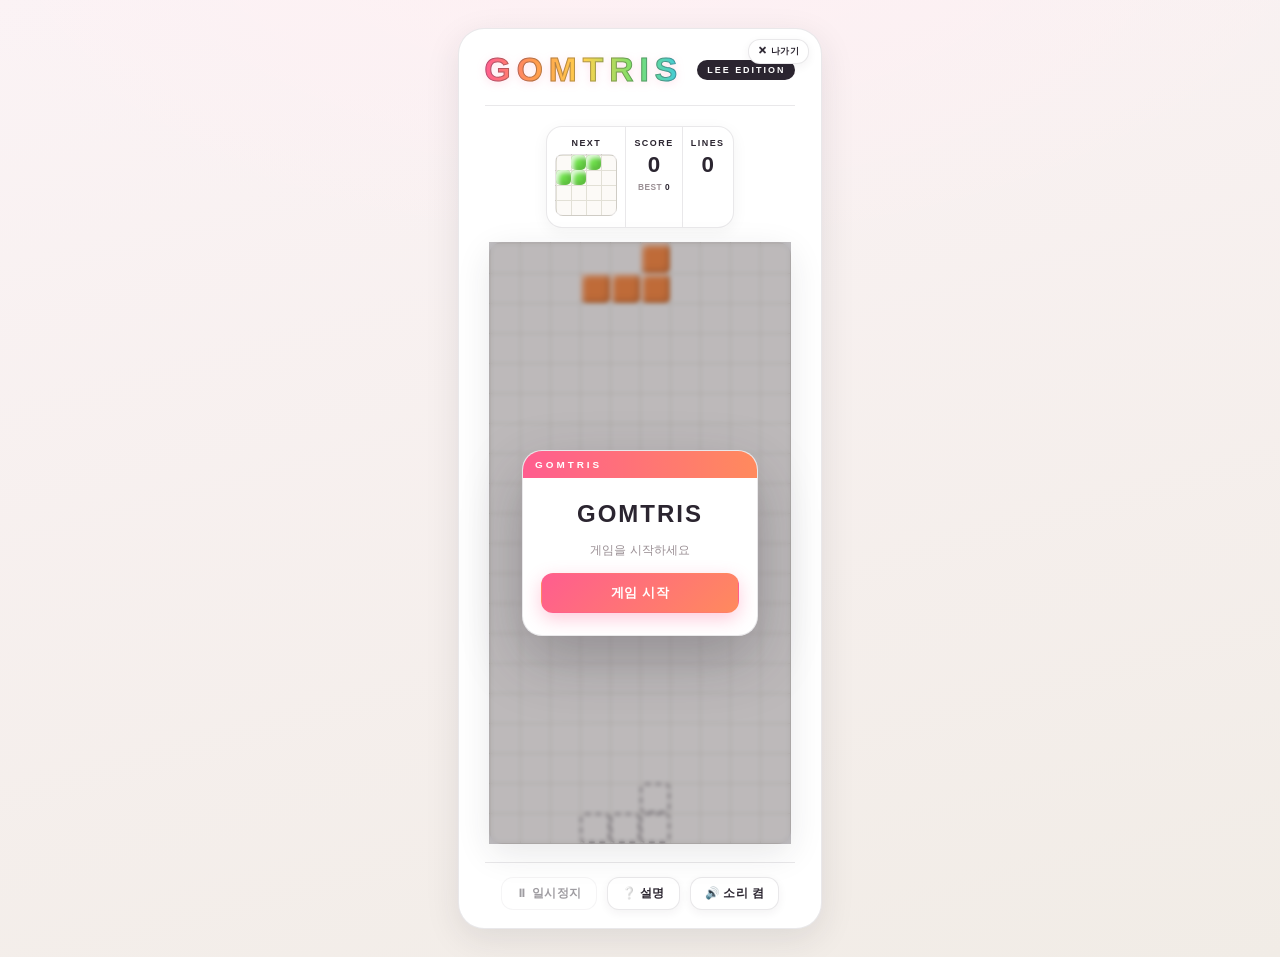
==== commit 26c442f1: "del: 제목 장식 곰 제거 / fix: 보드 메인 + 깔끔 고급 디자인 del: GOMTRIS 양옆 젤리곰 이미지 제거 fix: 곰 없이 단정하게 — 슬림 라운드 HUD + 큰 " ====
--- a/index.html
+++ b/index.html
@@ -24,11 +24,9 @@
     <!-- (주석) 돌아다니는 젤리곰 성장 시스템 — 그냥 테트리스로 -->
     <!-- <div id="bear-stage"></div> -->
 
-    <!-- 헤더 : 젤리곰이 GOMTRIS 양옆 장식 -->
+    <!-- 헤더 -->
     <header class="poster-header">
-      <img class="title-gom" src="assets/gomimg/pink.png" alt="">
       <h1>GOMTRIS</h1>
-      <img class="title-gom" src="assets/gomimg/blue.png" alt="">
       <span class="tag">LEE Edition</span>
     </header>
 
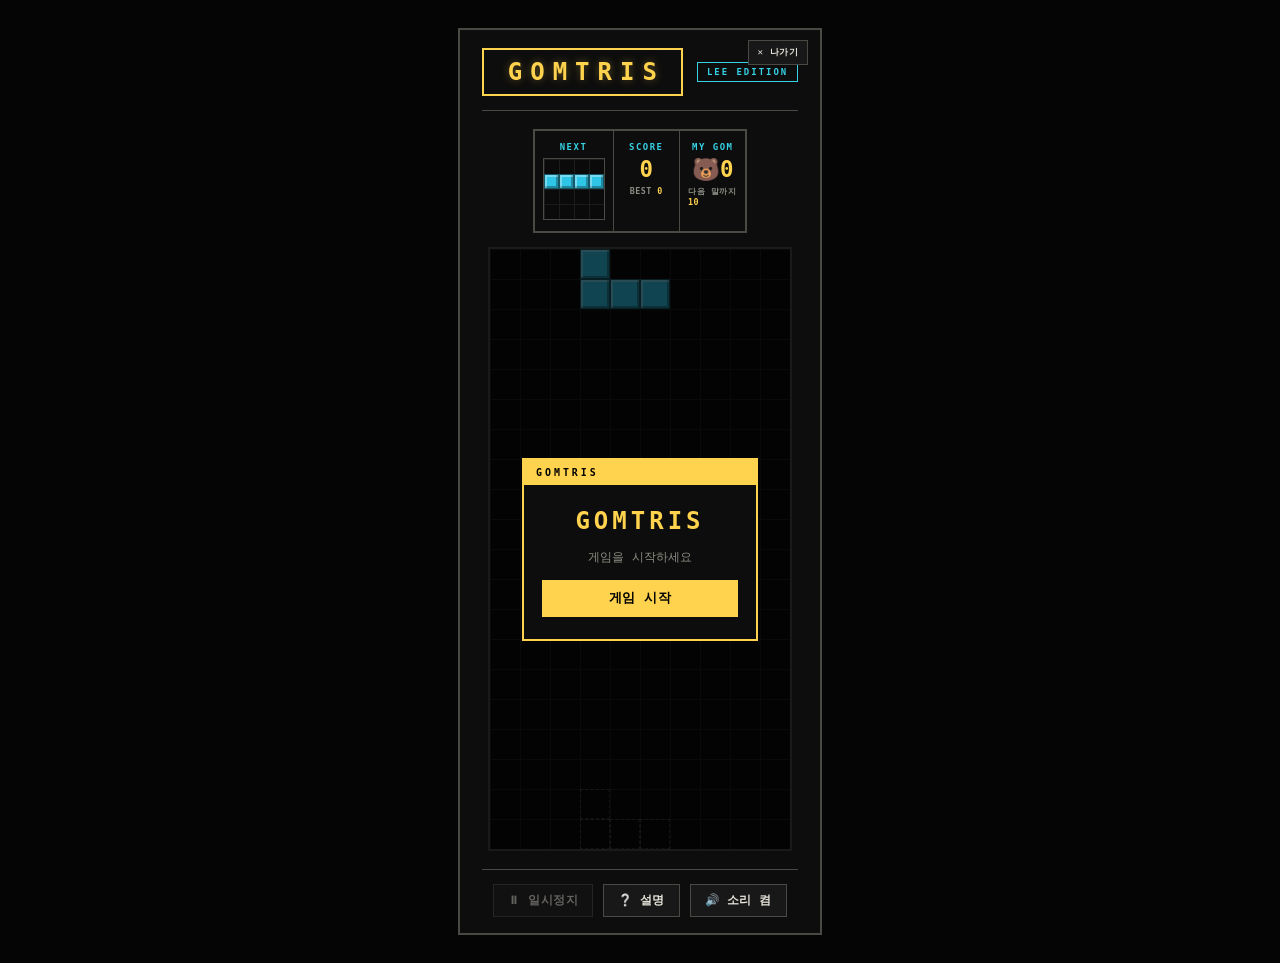
==== commit b8332c92: "add: 젤리곰 카운트 + 오늘의 말(포춘) / fix: 레트로 exe 테마 + My Gom add: 1줄=젤리곰 1개, 10개마다 "오늘의 말"(포춘쿠키) 팝업(게임 일시정지) " ====
--- a/index.html
+++ b/index.html
@@ -32,7 +32,7 @@
 
     <!-- 본문 -->
     <div class="layout">
-      <!-- 정보: 한 줄 슬림 바 (NEXT · SCORE · LINES · 곰) -->
+      <!-- 정보: 슬림 바 (NEXT · SCORE · LINES · 젤리곰) -->
       <div class="hud">
         <div class="hud-cell hud-next">
           <h2>Next</h2>
@@ -43,22 +43,11 @@
           <div id="score" class="stat">0</div>
           <div class="best">BEST <span id="high">0</span></div>
         </div>
-        <div class="hud-cell">
-          <h2>Lines</h2>
-          <div id="lines" class="stat">0</div>
+        <div class="hud-cell hud-gom" title="1줄 = 젤리곰 1개 · 10개마다 오늘의 말">
+          <h2>My Gom</h2>
+          <div class="stat gomstat"><span class="gom-bear">🐻</span><span id="gomcount">0</span></div>
+          <div class="best">다음 말까지 <span id="gomnext">10</span></div>
         </div>
-        <!-- (주석) MY GOM 곰 단계 셀 — 그냥 테트리스로
-        <div class="hud-cell hud-gom">
-          <h2>My Gom</h2>
-          <div class="pet-row">
-            <div class="pet-box">
-              <img id="pet-img" alt="my gom">
-              <div class="pet-out" id="pet-out">탈출!</div>
-            </div>
-            <span class="pet-stage"><b id="gom">1</b><span class="gom-max">/11</span></span>
-          </div>
-        </div>
-        -->
       </div>
 
       <!-- 게임판 (메인) -->
@@ -84,6 +73,16 @@
       <button id="mute-btn">🔊 소리 켬</button>
       <!-- 개발용 곰단계 미리보기 (기능 유지, 화면에서는 숨김) -->
       <!-- <button id="dev-btn">🐾 DEV 곰단계</button> -->
+    </div>
+  </div>
+
+  <!-- 젤리곰 10개 → 오늘의 말 (포춘) -->
+  <div id="fortune" class="fortune-overlay">
+    <div class="fortune-card">
+      <img id="fortune-bear" class="fortune-bear" src="assets/gomimg/pink.png" alt="">
+      <div class="fortune-label">🍪 오늘의 말</div>
+      <p id="fortune-msg" class="fortune-msg"></p>
+      <button id="fortune-close" class="primary">계속하기</button>
     </div>
   </div>
 
--- a/src/css/style.css
+++ b/src/css/style.css
@@ -4,15 +4,17 @@
 :root {
   --cell: 30px;
   --preview-cell: 15px;
-  --ink: #2b2530;
-  --paper: #f3eef0;
-  --board-bg: #fcfaf7;
-  --card: #ffffff;
-  --muted: #9a8f94;
+  /* 레트로 exe 콘솔 테마 (다크 터미널) */
+  --ink: #e6e4da;          /* 기본 텍스트(밝게) */
+  --paper: #060606;        /* 바깥 배경 */
+  --board-bg: #0a0a0a;     /* 게임판 배경 */
+  --card: #0d0d0d;         /* 패널 배경 */
+  --muted: #8c8c84;
+  --line: #4a4a44;         /* 회색 테두리 */
+  --accent: #ffd34d;       /* 터미널 노랑 */
   --pink: #ff5d8f;
-  --cyan: #2ec5e6;
-  --line: rgba(43,37,48,0.10);      /* 은은한 테두리 */
-  --soft: 0 10px 34px rgba(43,37,48,0.10);  /* 부드러운 그림자 */
+  --cyan: #36d3e6;
+  --soft: none;
 }
 * { box-sizing: border-box; }
 body {
@@ -24,23 +26,19 @@
   justify-content: center;
   gap: 18px;
   padding: 28px 16px;
-  font-family: "Helvetica Neue", Arial, "Apple SD Gothic Neo", "Malgun Gothic", sans-serif;
+  font-family: "Consolas", "DejaVu Sans Mono", "D2Coding", "Courier New", monospace;
   color: var(--ink);
-  background:
-    radial-gradient(1200px 600px at 50% -10%, #fff0f4 0%, transparent 60%),
-    linear-gradient(165deg, #fbf3f5 0%, #f1ece6 100%);
-}
-
-/* ===== 포스터 프레임 ===== */
+  background: #050505;
+}
+
+/* ===== exe 창 프레임 ===== */
 .poster {
   position: relative;
   z-index: 1;
   overflow: hidden;
   background: var(--card);
-  border: 1px solid var(--line);
-  border-radius: 26px;
-  box-shadow: var(--soft);
-  padding: 22px 26px 18px;
+  border: 2px solid var(--line);
+  padding: 18px 22px 16px;
 }
 .poster-header {
   display: flex;
@@ -48,30 +46,28 @@
   justify-content: center;
   gap: 14px;
   border-bottom: 1px solid var(--line);
-  padding-bottom: 16px;
-  margin-bottom: 20px;
-}
+  padding-bottom: 14px;
+  margin-bottom: 18px;
+}
+/* 제목 = 노란 테두리 박스 (TETRIS 박스 느낌) */
 h1 {
   margin: 0;
-  font-size: 2.1rem;
-  font-weight: 900;
-  letter-spacing: 6px;
-  background: linear-gradient(90deg,#ff5d8f,#ff9a4d,#ffd24d,#7be06a,#3ec9e6);
-  -webkit-background-clip: text;
-  background-clip: text;
-  color: transparent;
-  -webkit-text-stroke: 1px rgba(43,37,48,0.35);
-  filter: drop-shadow(0 2px 4px rgba(255,93,143,0.18));
+  font-size: 1.5rem;
+  font-weight: 700;
+  letter-spacing: 8px;
+  color: var(--accent);
+  border: 2px solid var(--accent);
+  padding: 8px 16px 8px 24px;
+  text-shadow: 0 0 8px rgba(255,211,77,0.35);
 }
 .tag {
   font-size: .56rem;
-  font-weight: 800;
+  font-weight: 700;
   letter-spacing: 2px;
   text-transform: uppercase;
-  background: var(--ink);
-  color: #fff;
-  padding: 5px 10px;
-  border-radius: 999px;
+  color: var(--cyan);
+  border: 1px solid var(--cyan);
+  padding: 4px 9px;
 }
 /* GOMTRIS 양옆 젤리곰 장식 */
 .title-gom {
@@ -82,16 +78,44 @@
 /* 좌측 최상단 접속자 수 */
 .visitors {
   position: absolute; top: 12px; left: 14px; z-index: 2;
-  font-size: .64rem; font-weight: 900; letter-spacing: .5px; color: var(--muted);
+  font-size: .64rem; font-weight: 700; letter-spacing: .5px; color: var(--cyan);
   display: none;
 }
 .visitors.show { display: block; }
 /* 우측 최상단 나가기 */
 .exit-btn {
   position: absolute; top: 10px; right: 12px; z-index: 6;
-  font-size: .58rem; padding: 5px 9px; letter-spacing: .5px; background: #fff;
-}
-.exit-btn:hover { background: var(--ink); color: #fff; }
+  font-size: .58rem; padding: 5px 9px; letter-spacing: .5px;
+  background: #181818; color: var(--ink); border-color: var(--line);
+}
+.exit-btn:hover { background: #2a1418; color: #ff7a98; border-color: #ff5d8f; }
+
+/* ===== 오늘의 말 (포춘) ===== */
+.fortune-overlay {
+  position: fixed; inset: 0; display: none;
+  align-items: center; justify-content: center;
+  background: rgba(0,0,0,0.7);
+  z-index: 120; padding: 20px;
+}
+.fortune-overlay.show { display: flex; }
+.fortune-card {
+  background: var(--card);
+  border: 2px solid var(--accent);
+  width: min(300px, 100%);
+  padding: 22px 22px 20px;
+  text-align: center;
+  display: flex; flex-direction: column; align-items: center; gap: 12px;
+}
+.fortune-bear { width: 72px; height: auto; filter: drop-shadow(0 0 10px rgba(255,211,77,0.25)); }
+.fortune-label {
+  font-size: .82rem; font-weight: 700; letter-spacing: 3px;
+  color: var(--accent); text-transform: uppercase;
+}
+.fortune-msg {
+  margin: 0; font-size: .95rem; line-height: 1.6; color: var(--ink);
+  min-height: 2.2em;
+}
+.fortune-card .primary { width: 100%; }
 
 /* ===== 레이아웃 ===== */
 /* 세로: HUD(정보 슬림 바) 위, 보드(메인) 아래 */
@@ -100,10 +124,7 @@
 .hud {
   display: flex; align-items: stretch; justify-content: space-between;
   background: var(--card);
-  border: 1px solid var(--line);
-  border-radius: 16px;
-  box-shadow: 0 4px 16px rgba(43,37,48,0.05);
-  overflow: hidden;
+  border: 2px solid var(--line);
 }
 .hud-cell {
   flex: 1; display: flex; flex-direction: column;
@@ -114,11 +135,12 @@
 .hud-cell:first-child { border-left: none; }
 .hud-cell h2 {
   font-size: .56rem; border: none; padding: 0; margin: 0;
-  letter-spacing: 1.5px; color: var(--ink); text-transform: uppercase;
-}
-.hud-cell .stat { font-size: 1.4rem; line-height: 1; }
+  letter-spacing: 1.5px; color: var(--cyan); text-transform: uppercase;
+}
+.hud-cell .stat { font-size: 1.4rem; line-height: 1; color: var(--accent); }
 .hud-cell .best { font-size: .52rem; margin: 0; color: var(--muted); }
-.hud-cell .best span { color: var(--ink); }
+.hud-cell .best span { color: var(--accent); }
+.gom-bear { filter: grayscale(0); }
 .hud-next #next { margin: 0; }
 /* 곰 셀 */
 .hud-gom .pet-row { display: flex; align-items: center; gap: 6px; }
@@ -183,16 +205,14 @@
   grid-template-rows: repeat(var(--rows), var(--cell));
   background-color: var(--board-bg);
   background-image:
-    linear-gradient(#e2e0d6 1px, transparent 1px),
-    linear-gradient(90deg, #e2e0d6 1px, transparent 1px);
+    linear-gradient(#1c1c1c 1px, transparent 1px),
+    linear-gradient(90deg, #1c1c1c 1px, transparent 1px);
   background-size: var(--cell) var(--cell);
 }
 #board {
   position: relative;
   z-index: 1;
-  border: 1px solid var(--line);
-  border-radius: 14px;
-  box-shadow: var(--soft);
+  border: 2px solid var(--line);
   overflow: hidden;
   touch-action: none;
   user-select: none;
@@ -201,22 +221,21 @@
   --cell: var(--preview-cell);
   justify-content: center;
   border: 1px solid var(--line);
-  border-radius: 8px;
   margin: 4px auto 0;
   overflow: hidden;
 }
 .cell { width: var(--cell); height: var(--cell); }
 
-/* ===== 젤리 블록 (둥글고 광택) ===== */
+/* ===== 블록 (레트로: 테두리 + 약한 베벨) ===== */
 .block {
-  border-radius: 5px;
+  border: 1px solid rgba(0,0,0,0.55);
   box-shadow:
-    inset 3px 3px 4px rgba(255,255,255,0.8),
-    inset -3px -3px 5px rgba(0,0,0,0.16);
+    inset 2px 2px 0 rgba(255,255,255,0.35),
+    inset -2px -2px 0 rgba(0,0,0,0.30);
 }
 .block.ghost {
   background: transparent !important;
-  border: 2px dashed var(--ink);
+  border: 1px dashed #666;
   box-shadow: none;
   opacity: 0.5;
 }
@@ -257,27 +276,24 @@
   display: none;
   align-items: center;
   justify-content: center;
-  background: rgba(43,37,48,0.30);
-  backdrop-filter: blur(2px);
+  background: rgba(0,0,0,0.65);
   padding: 16px;
 }
 .overlay.show { display: flex; }
 .overlay-window {
   width: 236px;
   background: var(--card);
-  border: 1px solid var(--line);
-  border-radius: 20px;
-  box-shadow: 0 24px 60px rgba(43,37,48,0.28);
+  border: 2px solid var(--accent);
   overflow: hidden;
 }
 .overlay-bar {
-  background: linear-gradient(90deg, var(--pink), #ff8a5d);
-  color: #fff;
+  background: var(--accent);
+  color: #000;
   font-size: .62rem;
-  font-weight: 800;
+  font-weight: 700;
   letter-spacing: 3px;
   text-transform: uppercase;
-  padding: 8px 12px;
+  padding: 7px 12px;
 }
 .overlay-content {
   padding: 22px 18px;
@@ -290,47 +306,45 @@
 .overlay-content h3 {
   margin: 0;
   font-size: 1.5rem;
-  font-weight: 900;
-  letter-spacing: 2px;
+  font-weight: 700;
+  letter-spacing: 4px;
+  color: var(--accent);
 }
 .overlay-content p { margin: 0; font-size: .76rem; color: var(--muted); }
 .overlay-content .primary { width: 100%; }
 
-/* ===== 버튼 (둥글고 부드러움) ===== */
+/* ===== 버튼 (레트로 콘솔) ===== */
 button {
   cursor: pointer;
   font-family: inherit;
   font-weight: 700;
   letter-spacing: .5px;
   border: 1px solid var(--line);
-  border-radius: 12px;
-  background: #fff;
+  background: #181818;
   color: var(--ink);
-  padding: 10px 18px;
-  font-size: .82rem;
-  box-shadow: 0 3px 10px rgba(43,37,48,0.06);
-  transition: background .15s, color .15s, transform .08s, box-shadow .15s;
-}
-button:hover { transform: translateY(-1px); box-shadow: 0 6px 16px rgba(43,37,48,0.12); }
-button:active { transform: translateY(0); box-shadow: 0 2px 6px rgba(43,37,48,0.08); }
-button:disabled { opacity: 0.45; cursor: default; transform: none; box-shadow: none; }
+  padding: 9px 16px;
+  font-size: .8rem;
+  transition: background .12s, color .12s, transform .06s;
+}
+button:hover { background: #262626; }
+button:active { transform: translateY(1px); }
+button:disabled { opacity: 0.4; cursor: default; transform: none; }
 .primary {
-  background: linear-gradient(135deg, var(--pink), #ff8a5d);
-  color: #fff; border-color: transparent;
-  box-shadow: 0 6px 18px rgba(255,93,143,0.32);
-}
-.primary:hover { box-shadow: 0 10px 24px rgba(255,93,143,0.42); }
+  background: var(--accent);
+  color: #000; border-color: var(--accent);
+}
+.primary:hover { background: #ffdf78; }
 #mute-btn.off { color: var(--muted); }
 
 /* 키 표시 */
 kbd {
-  background: #f0eee6;
-  border: 1.5px solid var(--ink);
+  background: #1c1c1c;
+  border: 1px solid var(--line);
   padding: 1px 6px;
   font-size: .72rem;
   font-family: inherit;
   font-weight: 700;
-  color: var(--ink);
+  color: var(--accent);
 }
 
 /* ===== 툴바 ===== */
@@ -355,48 +369,46 @@
 .help-overlay.show { display: flex; }
 .help-card {
   background: var(--card);
-  border: 1px solid var(--line);
-  border-radius: 20px;
-  box-shadow: 0 24px 60px rgba(43,37,48,0.28);
+  border: 2px solid var(--accent);
   overflow: hidden;
   width: min(580px, 100%);
   cursor: default;
 }
 /* 타이틀 바 */
 .help-bar {
-  background: linear-gradient(90deg, var(--pink), #ff8a5d); color: #fff;
-  font-weight: 800; letter-spacing: 2px; text-transform: uppercase;
-  font-size: .8rem; padding: 12px 20px;
+  background: var(--accent); color: #000;
+  font-weight: 700; letter-spacing: 2px; text-transform: uppercase;
+  font-size: .8rem; padding: 11px 20px;
 }
 .help-body { display: flex; gap: 26px; padding: 22px 22px 6px; flex-wrap: wrap; }
 .help-sec { flex: 1 1 240px; }
 .help-sec h4 {
-  margin: 0 0 14px; font-size: .82rem; font-weight: 900; letter-spacing: 1px;
-  display: inline-block; background: var(--pink); color: #fff; padding: 4px 12px;
+  margin: 0 0 14px; font-size: .82rem; font-weight: 700; letter-spacing: 1px;
+  display: inline-block; color: var(--cyan); border: 1px solid var(--cyan); padding: 4px 12px;
 }
 
 /* 키 → 동작 정렬 그리드 */
 .keylist { display: grid; grid-template-columns: auto 1fr; gap: 9px 14px; margin: 0; align-items: center; }
 .keylist dt { display: flex; gap: 4px; }
-.keylist dd { margin: 0; font-size: .9rem; color: #333; }
+.keylist dd { margin: 0; font-size: .9rem; color: var(--ink); }
 .keylist .dim { color: var(--muted); font-size: .8rem; }
 
 /* 규칙 목록 */
 .rules { margin: 0; padding: 0; list-style: none; }
 .rules li {
-  font-size: .9rem; line-height: 1.5; color: #333;
+  font-size: .9rem; line-height: 1.5; color: var(--ink);
   padding: 9px 0 9px 18px; position: relative;
-  border-bottom: 1px dashed #dcdcd2;
+  border-bottom: 1px dashed var(--line);
 }
 .rules li:last-child { border-bottom: none; }
-.rules li::before { content: "›"; position: absolute; left: 2px; color: var(--pink); font-weight: 900; }
-.rules b { color: var(--ink); }
+.rules li::before { content: "›"; position: absolute; left: 2px; color: var(--accent); font-weight: 900; }
+.rules b { color: var(--accent); }
 
 .help-touch {
-  margin: 16px 0 0; font-size: .78rem; line-height: 1.5; color: #555;
-  background: #f3f1e8; border: 2px solid var(--ink); padding: 8px 10px;
-}
-.help-touch b { color: var(--ink); }
+  margin: 16px 0 0; font-size: .78rem; line-height: 1.5; color: var(--muted);
+  background: #161616; border: 1px solid var(--line); padding: 8px 10px;
+}
+.help-touch b { color: var(--accent); }
 
 .help-close-btn {
   display: block; width: calc(100% - 44px); margin: 14px 22px 22px;
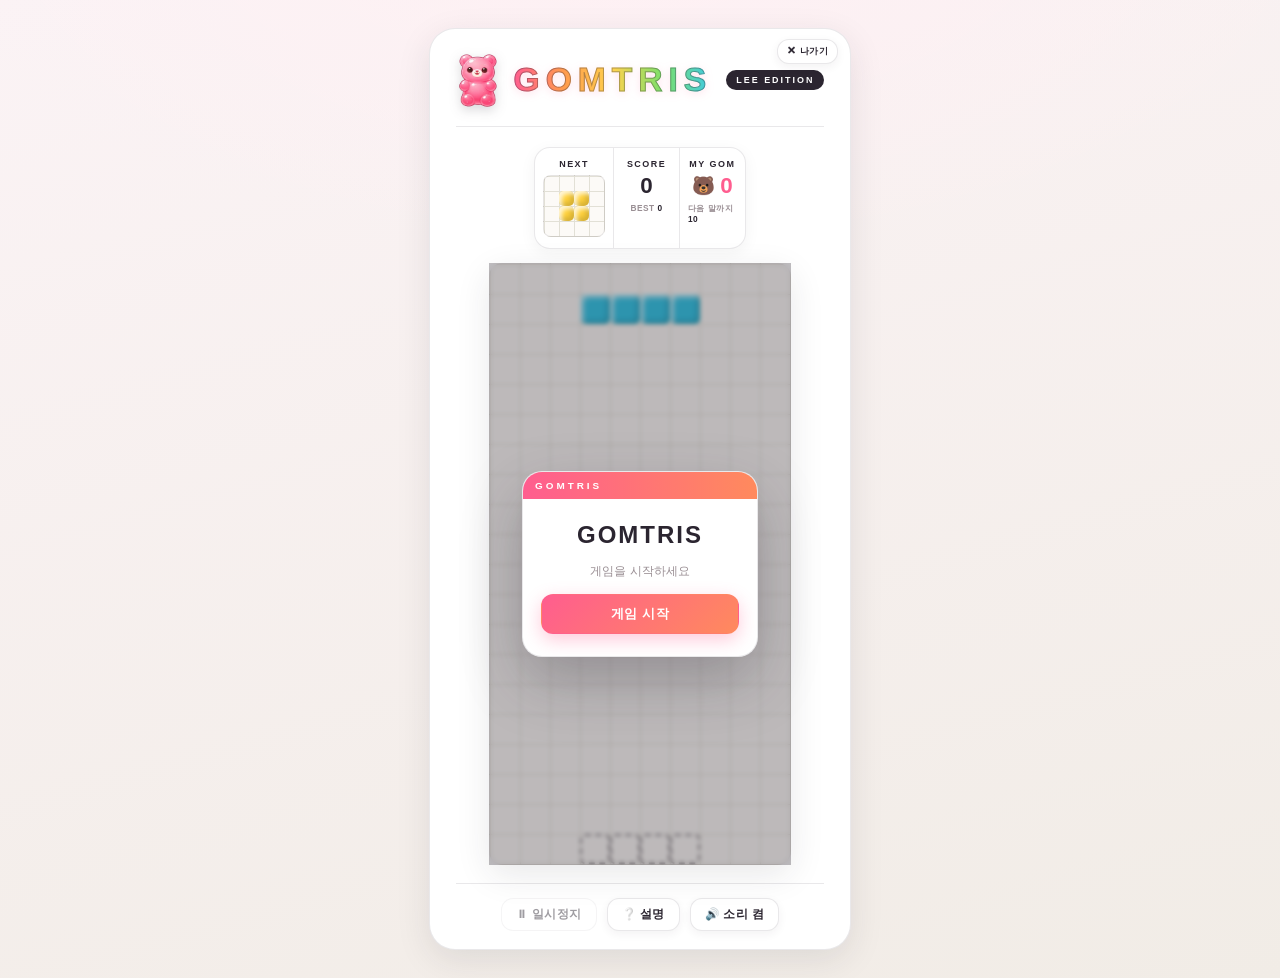
==== commit 8e5ca549: "fix: 다크레트로 → 밝은 젤리곰 컨셉으로 통일 (A안) fix: 깔끔한 젤리 디자인 복원(부드러운 배경·둥근 카드·광택 블록) add: 제목 옆 작은 젤리곰 로고(이름 '곰트리" ====
--- a/index.html
+++ b/index.html
@@ -24,8 +24,9 @@
     <!-- (주석) 돌아다니는 젤리곰 성장 시스템 — 그냥 테트리스로 -->
     <!-- <div id="bear-stage"></div> -->
 
-    <!-- 헤더 -->
+    <!-- 헤더 : 작은 젤리곰 로고 -->
     <header class="poster-header">
+      <img class="title-gom" src="assets/gomimg/pink.png" alt="">
       <h1>GOMTRIS</h1>
       <span class="tag">LEE Edition</span>
     </header>
--- a/src/css/style.css
+++ b/src/css/style.css
@@ -4,17 +4,15 @@
 :root {
   --cell: 30px;
   --preview-cell: 15px;
-  /* 레트로 exe 콘솔 테마 (다크 터미널) */
-  --ink: #e6e4da;          /* 기본 텍스트(밝게) */
-  --paper: #060606;        /* 바깥 배경 */
-  --board-bg: #0a0a0a;     /* 게임판 배경 */
-  --card: #0d0d0d;         /* 패널 배경 */
-  --muted: #8c8c84;
-  --line: #4a4a44;         /* 회색 테두리 */
-  --accent: #ffd34d;       /* 터미널 노랑 */
+  --ink: #2b2530;
+  --paper: #f3eef0;
+  --board-bg: #fcfaf7;
+  --card: #ffffff;
+  --muted: #9a8f94;
   --pink: #ff5d8f;
-  --cyan: #36d3e6;
-  --soft: none;
+  --cyan: #2ec5e6;
+  --line: rgba(43,37,48,0.10);      /* 은은한 테두리 */
+  --soft: 0 10px 34px rgba(43,37,48,0.10);  /* 부드러운 그림자 */
 }
 * { box-sizing: border-box; }
 body {
@@ -26,19 +24,23 @@
   justify-content: center;
   gap: 18px;
   padding: 28px 16px;
-  font-family: "Consolas", "DejaVu Sans Mono", "D2Coding", "Courier New", monospace;
+  font-family: "Helvetica Neue", Arial, "Apple SD Gothic Neo", "Malgun Gothic", sans-serif;
   color: var(--ink);
-  background: #050505;
-}
-
-/* ===== exe 창 프레임 ===== */
+  background:
+    radial-gradient(1200px 600px at 50% -10%, #fff0f4 0%, transparent 60%),
+    linear-gradient(165deg, #fbf3f5 0%, #f1ece6 100%);
+}
+
+/* ===== 포스터 프레임 ===== */
 .poster {
   position: relative;
   z-index: 1;
   overflow: hidden;
   background: var(--card);
-  border: 2px solid var(--line);
-  padding: 18px 22px 16px;
+  border: 1px solid var(--line);
+  border-radius: 26px;
+  box-shadow: var(--soft);
+  padding: 22px 26px 18px;
 }
 .poster-header {
   display: flex;
@@ -46,28 +48,30 @@
   justify-content: center;
   gap: 14px;
   border-bottom: 1px solid var(--line);
-  padding-bottom: 14px;
-  margin-bottom: 18px;
-}
-/* 제목 = 노란 테두리 박스 (TETRIS 박스 느낌) */
+  padding-bottom: 16px;
+  margin-bottom: 20px;
+}
 h1 {
   margin: 0;
-  font-size: 1.5rem;
-  font-weight: 700;
-  letter-spacing: 8px;
-  color: var(--accent);
-  border: 2px solid var(--accent);
-  padding: 8px 16px 8px 24px;
-  text-shadow: 0 0 8px rgba(255,211,77,0.35);
+  font-size: 2.1rem;
+  font-weight: 900;
+  letter-spacing: 6px;
+  background: linear-gradient(90deg,#ff5d8f,#ff9a4d,#ffd24d,#7be06a,#3ec9e6);
+  -webkit-background-clip: text;
+  background-clip: text;
+  color: transparent;
+  -webkit-text-stroke: 1px rgba(43,37,48,0.35);
+  filter: drop-shadow(0 2px 4px rgba(255,93,143,0.18));
 }
 .tag {
   font-size: .56rem;
-  font-weight: 700;
+  font-weight: 800;
   letter-spacing: 2px;
   text-transform: uppercase;
-  color: var(--cyan);
-  border: 1px solid var(--cyan);
-  padding: 4px 9px;
+  background: var(--ink);
+  color: #fff;
+  padding: 5px 10px;
+  border-radius: 999px;
 }
 /* GOMTRIS 양옆 젤리곰 장식 */
 .title-gom {
@@ -78,44 +82,16 @@
 /* 좌측 최상단 접속자 수 */
 .visitors {
   position: absolute; top: 12px; left: 14px; z-index: 2;
-  font-size: .64rem; font-weight: 700; letter-spacing: .5px; color: var(--cyan);
+  font-size: .64rem; font-weight: 900; letter-spacing: .5px; color: var(--muted);
   display: none;
 }
 .visitors.show { display: block; }
 /* 우측 최상단 나가기 */
 .exit-btn {
   position: absolute; top: 10px; right: 12px; z-index: 6;
-  font-size: .58rem; padding: 5px 9px; letter-spacing: .5px;
-  background: #181818; color: var(--ink); border-color: var(--line);
-}
-.exit-btn:hover { background: #2a1418; color: #ff7a98; border-color: #ff5d8f; }
-
-/* ===== 오늘의 말 (포춘) ===== */
-.fortune-overlay {
-  position: fixed; inset: 0; display: none;
-  align-items: center; justify-content: center;
-  background: rgba(0,0,0,0.7);
-  z-index: 120; padding: 20px;
-}
-.fortune-overlay.show { display: flex; }
-.fortune-card {
-  background: var(--card);
-  border: 2px solid var(--accent);
-  width: min(300px, 100%);
-  padding: 22px 22px 20px;
-  text-align: center;
-  display: flex; flex-direction: column; align-items: center; gap: 12px;
-}
-.fortune-bear { width: 72px; height: auto; filter: drop-shadow(0 0 10px rgba(255,211,77,0.25)); }
-.fortune-label {
-  font-size: .82rem; font-weight: 700; letter-spacing: 3px;
-  color: var(--accent); text-transform: uppercase;
-}
-.fortune-msg {
-  margin: 0; font-size: .95rem; line-height: 1.6; color: var(--ink);
-  min-height: 2.2em;
-}
-.fortune-card .primary { width: 100%; }
+  font-size: .58rem; padding: 5px 9px; letter-spacing: .5px; background: #fff;
+}
+.exit-btn:hover { background: var(--ink); color: #fff; }
 
 /* ===== 레이아웃 ===== */
 /* 세로: HUD(정보 슬림 바) 위, 보드(메인) 아래 */
@@ -124,7 +100,10 @@
 .hud {
   display: flex; align-items: stretch; justify-content: space-between;
   background: var(--card);
-  border: 2px solid var(--line);
+  border: 1px solid var(--line);
+  border-radius: 16px;
+  box-shadow: 0 4px 16px rgba(43,37,48,0.05);
+  overflow: hidden;
 }
 .hud-cell {
   flex: 1; display: flex; flex-direction: column;
@@ -135,12 +114,11 @@
 .hud-cell:first-child { border-left: none; }
 .hud-cell h2 {
   font-size: .56rem; border: none; padding: 0; margin: 0;
-  letter-spacing: 1.5px; color: var(--cyan); text-transform: uppercase;
-}
-.hud-cell .stat { font-size: 1.4rem; line-height: 1; color: var(--accent); }
+  letter-spacing: 1.5px; color: var(--ink); text-transform: uppercase;
+}
+.hud-cell .stat { font-size: 1.4rem; line-height: 1; }
 .hud-cell .best { font-size: .52rem; margin: 0; color: var(--muted); }
-.hud-cell .best span { color: var(--accent); }
-.gom-bear { filter: grayscale(0); }
+.hud-cell .best span { color: var(--ink); }
 .hud-next #next { margin: 0; }
 /* 곰 셀 */
 .hud-gom .pet-row { display: flex; align-items: center; gap: 6px; }
@@ -150,6 +128,30 @@
 .pet-stage { font-weight: 900; font-size: 1rem; }
 .pet-stage #gom { color: var(--pink); }
 .pet-stage .gom-max { font-size: .64rem; color: var(--muted); }
+
+/* My Gom 셀: 🐻 + 모은 젤리곰 개수 */
+.hud-gom .gomstat { display: flex; align-items: center; gap: 5px; justify-content: center; }
+.gom-bear { font-size: 1.15rem; line-height: 1; }
+.hud-gom #gomcount { color: var(--pink); }
+
+/* ===== 오늘의 말 (포춘) — 젤리 팝업 ===== */
+.fortune-overlay {
+  position: fixed; inset: 0; display: none;
+  align-items: center; justify-content: center;
+  background: rgba(43,37,48,0.34); backdrop-filter: blur(2px);
+  z-index: 120; padding: 20px;
+}
+.fortune-overlay.show { display: flex; }
+.fortune-card {
+  background: var(--card); border: 1px solid var(--line);
+  border-radius: 24px; box-shadow: 0 24px 60px rgba(43,37,48,0.28);
+  width: min(300px, 100%); padding: 26px 24px 22px; text-align: center;
+  display: flex; flex-direction: column; align-items: center; gap: 12px;
+}
+.fortune-bear { width: 76px; height: auto; filter: drop-shadow(0 6px 10px rgba(255,93,143,0.25)); }
+.fortune-label { font-size: .82rem; font-weight: 800; letter-spacing: 2px; color: var(--pink); }
+.fortune-msg { margin: 0; font-size: .98rem; line-height: 1.6; color: var(--ink); min-height: 2.2em; }
+.fortune-card .primary { width: 100%; }
 
 .panel { border: 2px solid var(--ink); padding: 10px 12px; background: var(--card); }
 .panel h2 {
@@ -205,14 +207,16 @@
   grid-template-rows: repeat(var(--rows), var(--cell));
   background-color: var(--board-bg);
   background-image:
-    linear-gradient(#1c1c1c 1px, transparent 1px),
-    linear-gradient(90deg, #1c1c1c 1px, transparent 1px);
+    linear-gradient(#e2e0d6 1px, transparent 1px),
+    linear-gradient(90deg, #e2e0d6 1px, transparent 1px);
   background-size: var(--cell) var(--cell);
 }
 #board {
   position: relative;
   z-index: 1;
-  border: 2px solid var(--line);
+  border: 1px solid var(--line);
+  border-radius: 14px;
+  box-shadow: var(--soft);
   overflow: hidden;
   touch-action: none;
   user-select: none;
@@ -221,21 +225,22 @@
   --cell: var(--preview-cell);
   justify-content: center;
   border: 1px solid var(--line);
+  border-radius: 8px;
   margin: 4px auto 0;
   overflow: hidden;
 }
 .cell { width: var(--cell); height: var(--cell); }
 
-/* ===== 블록 (레트로: 테두리 + 약한 베벨) ===== */
+/* ===== 젤리 블록 (둥글고 광택) ===== */
 .block {
-  border: 1px solid rgba(0,0,0,0.55);
+  border-radius: 5px;
   box-shadow:
-    inset 2px 2px 0 rgba(255,255,255,0.35),
-    inset -2px -2px 0 rgba(0,0,0,0.30);
+    inset 3px 3px 4px rgba(255,255,255,0.8),
+    inset -3px -3px 5px rgba(0,0,0,0.16);
 }
 .block.ghost {
   background: transparent !important;
-  border: 1px dashed #666;
+  border: 2px dashed var(--ink);
   box-shadow: none;
   opacity: 0.5;
 }
@@ -276,24 +281,27 @@
   display: none;
   align-items: center;
   justify-content: center;
-  background: rgba(0,0,0,0.65);
+  background: rgba(43,37,48,0.30);
+  backdrop-filter: blur(2px);
   padding: 16px;
 }
 .overlay.show { display: flex; }
 .overlay-window {
   width: 236px;
   background: var(--card);
-  border: 2px solid var(--accent);
+  border: 1px solid var(--line);
+  border-radius: 20px;
+  box-shadow: 0 24px 60px rgba(43,37,48,0.28);
   overflow: hidden;
 }
 .overlay-bar {
-  background: var(--accent);
-  color: #000;
+  background: linear-gradient(90deg, var(--pink), #ff8a5d);
+  color: #fff;
   font-size: .62rem;
-  font-weight: 700;
+  font-weight: 800;
   letter-spacing: 3px;
   text-transform: uppercase;
-  padding: 7px 12px;
+  padding: 8px 12px;
 }
 .overlay-content {
   padding: 22px 18px;
@@ -306,45 +314,47 @@
 .overlay-content h3 {
   margin: 0;
   font-size: 1.5rem;
-  font-weight: 700;
-  letter-spacing: 4px;
-  color: var(--accent);
+  font-weight: 900;
+  letter-spacing: 2px;
 }
 .overlay-content p { margin: 0; font-size: .76rem; color: var(--muted); }
 .overlay-content .primary { width: 100%; }
 
-/* ===== 버튼 (레트로 콘솔) ===== */
+/* ===== 버튼 (둥글고 부드러움) ===== */
 button {
   cursor: pointer;
   font-family: inherit;
   font-weight: 700;
   letter-spacing: .5px;
   border: 1px solid var(--line);
-  background: #181818;
+  border-radius: 12px;
+  background: #fff;
   color: var(--ink);
-  padding: 9px 16px;
-  font-size: .8rem;
-  transition: background .12s, color .12s, transform .06s;
-}
-button:hover { background: #262626; }
-button:active { transform: translateY(1px); }
-button:disabled { opacity: 0.4; cursor: default; transform: none; }
+  padding: 10px 18px;
+  font-size: .82rem;
+  box-shadow: 0 3px 10px rgba(43,37,48,0.06);
+  transition: background .15s, color .15s, transform .08s, box-shadow .15s;
+}
+button:hover { transform: translateY(-1px); box-shadow: 0 6px 16px rgba(43,37,48,0.12); }
+button:active { transform: translateY(0); box-shadow: 0 2px 6px rgba(43,37,48,0.08); }
+button:disabled { opacity: 0.45; cursor: default; transform: none; box-shadow: none; }
 .primary {
-  background: var(--accent);
-  color: #000; border-color: var(--accent);
-}
-.primary:hover { background: #ffdf78; }
+  background: linear-gradient(135deg, var(--pink), #ff8a5d);
+  color: #fff; border-color: transparent;
+  box-shadow: 0 6px 18px rgba(255,93,143,0.32);
+}
+.primary:hover { box-shadow: 0 10px 24px rgba(255,93,143,0.42); }
 #mute-btn.off { color: var(--muted); }
 
 /* 키 표시 */
 kbd {
-  background: #1c1c1c;
-  border: 1px solid var(--line);
+  background: #f0eee6;
+  border: 1.5px solid var(--ink);
   padding: 1px 6px;
   font-size: .72rem;
   font-family: inherit;
   font-weight: 700;
-  color: var(--accent);
+  color: var(--ink);
 }
 
 /* ===== 툴바 ===== */
@@ -369,46 +379,48 @@
 .help-overlay.show { display: flex; }
 .help-card {
   background: var(--card);
-  border: 2px solid var(--accent);
+  border: 1px solid var(--line);
+  border-radius: 20px;
+  box-shadow: 0 24px 60px rgba(43,37,48,0.28);
   overflow: hidden;
   width: min(580px, 100%);
   cursor: default;
 }
 /* 타이틀 바 */
 .help-bar {
-  background: var(--accent); color: #000;
-  font-weight: 700; letter-spacing: 2px; text-transform: uppercase;
-  font-size: .8rem; padding: 11px 20px;
+  background: linear-gradient(90deg, var(--pink), #ff8a5d); color: #fff;
+  font-weight: 800; letter-spacing: 2px; text-transform: uppercase;
+  font-size: .8rem; padding: 12px 20px;
 }
 .help-body { display: flex; gap: 26px; padding: 22px 22px 6px; flex-wrap: wrap; }
 .help-sec { flex: 1 1 240px; }
 .help-sec h4 {
-  margin: 0 0 14px; font-size: .82rem; font-weight: 700; letter-spacing: 1px;
-  display: inline-block; color: var(--cyan); border: 1px solid var(--cyan); padding: 4px 12px;
+  margin: 0 0 14px; font-size: .82rem; font-weight: 900; letter-spacing: 1px;
+  display: inline-block; background: var(--pink); color: #fff; padding: 4px 12px;
 }
 
 /* 키 → 동작 정렬 그리드 */
 .keylist { display: grid; grid-template-columns: auto 1fr; gap: 9px 14px; margin: 0; align-items: center; }
 .keylist dt { display: flex; gap: 4px; }
-.keylist dd { margin: 0; font-size: .9rem; color: var(--ink); }
+.keylist dd { margin: 0; font-size: .9rem; color: #333; }
 .keylist .dim { color: var(--muted); font-size: .8rem; }
 
 /* 규칙 목록 */
 .rules { margin: 0; padding: 0; list-style: none; }
 .rules li {
-  font-size: .9rem; line-height: 1.5; color: var(--ink);
+  font-size: .9rem; line-height: 1.5; color: #333;
   padding: 9px 0 9px 18px; position: relative;
-  border-bottom: 1px dashed var(--line);
+  border-bottom: 1px dashed #dcdcd2;
 }
 .rules li:last-child { border-bottom: none; }
-.rules li::before { content: "›"; position: absolute; left: 2px; color: var(--accent); font-weight: 900; }
-.rules b { color: var(--accent); }
+.rules li::before { content: "›"; position: absolute; left: 2px; color: var(--pink); font-weight: 900; }
+.rules b { color: var(--ink); }
 
 .help-touch {
-  margin: 16px 0 0; font-size: .78rem; line-height: 1.5; color: var(--muted);
-  background: #161616; border: 1px solid var(--line); padding: 8px 10px;
-}
-.help-touch b { color: var(--accent); }
+  margin: 16px 0 0; font-size: .78rem; line-height: 1.5; color: #555;
+  background: #f3f1e8; border: 2px solid var(--ink); padding: 8px 10px;
+}
+.help-touch b { color: var(--ink); }
 
 .help-close-btn {
   display: block; width: calc(100% - 44px); margin: 14px 22px 22px;
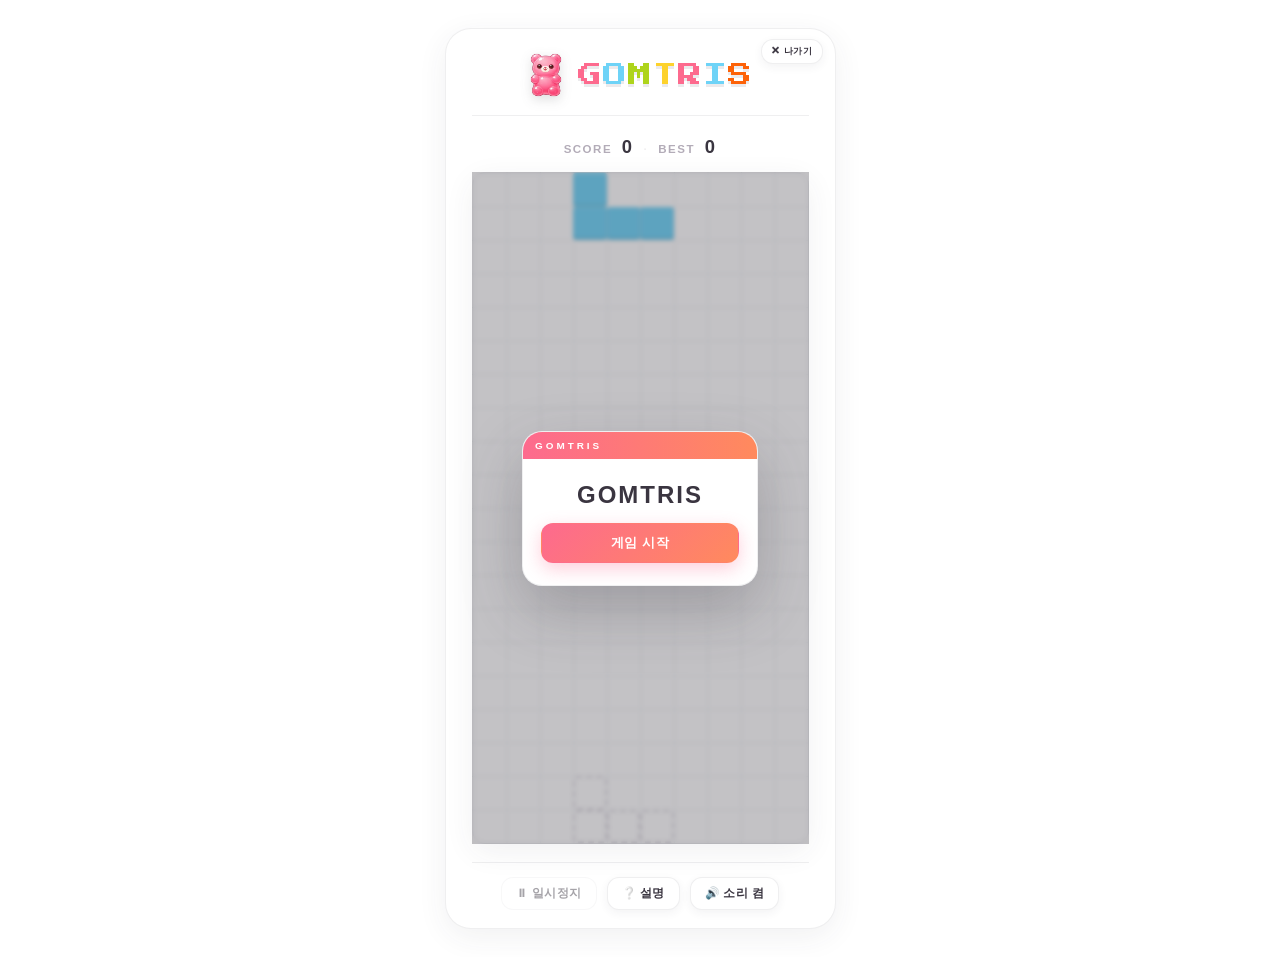
==== commit bd7dba17: "fix: 젤리곰 클린 디자인 개편 + 드롭 일원화 + 모바일 보드 꽉채움 - 순백 배경/픽셀 멀티컬러 제목/플랫 캔디 블록(곰 색)으로 디자인 개편 - HUD 제거 → SCORE/" ====
--- a/index.html
+++ b/index.html
@@ -3,12 +3,16 @@
 <head>
 <meta charset="UTF-8">
 <meta name="viewport" content="width=device-width, initial-scale=1.0, maximum-scale=1.0, user-scalable=no, viewport-fit=cover">
-<title>Gomtris — 곰트릭스 · LEE Edition</title>
+<title>Gomtris · 곰트리스</title>
+<!-- 픽셀풍 제목 폰트 (온라인) — 오프라인 시 monospace 폴백 -->
+<link rel="preconnect" href="https://fonts.googleapis.com">
+<link rel="preconnect" href="https://fonts.gstatic.com" crossorigin>
+<link href="https://fonts.googleapis.com/css2?family=Press+Start+2P&display=swap" rel="stylesheet">
 <link rel="stylesheet" href="src/css/style.css">
 
 <!-- PWA -->
 <link rel="manifest" href="manifest.json">
-<meta name="theme-color" content="#ff2e88">
+<meta name="theme-color" content="#fd6a8e">
 <meta name="mobile-web-app-capable" content="yes">
 <meta name="apple-mobile-web-app-capable" content="yes">
 <meta name="apple-mobile-web-app-status-bar-style" content="default">
@@ -17,38 +21,24 @@
 </head>
 <body>
   <div class="poster">
-    <!-- 좌측 최상단 접속자 수 / 우측 최상단 나가기 -->
-    <div id="visitors" class="visitors" title="누적 접속 수"></div>
+    <!-- 우측 최상단 나가기 -->
     <button id="exit-btn" class="exit-btn" title="나가기">✕ 나가기</button>
 
-    <!-- (주석) 돌아다니는 젤리곰 성장 시스템 — 그냥 테트리스로 -->
-    <!-- <div id="bear-stage"></div> -->
-
-    <!-- 헤더 : 작은 젤리곰 로고 -->
+    <!-- 헤더 : 작은 젤리곰 로고 + 픽셀풍 멀티컬러 제목 -->
     <header class="poster-header">
       <img class="title-gom" src="assets/gomimg/pink.png" alt="">
-      <h1>GOMTRIS</h1>
-      <span class="tag">LEE Edition</span>
+      <h1 class="pixel-title" aria-label="GOMTRIS">
+        <span style="color:#fd6a8e">G</span><span style="color:#6ed3f7">O</span><span style="color:#aed41c">M</span><span style="color:#fdd22c">T</span><span style="color:#fd6a8e">R</span><span style="color:#6ed3f7">I</span><span style="color:#fd6208">S</span>
+      </h1>
     </header>
 
     <!-- 본문 -->
     <div class="layout">
-      <!-- 정보: 슬림 바 (NEXT · SCORE · LINES · 젤리곰) -->
-      <div class="hud">
-        <div class="hud-cell hud-next">
-          <h2>Next</h2>
-          <div id="next" class="grid preview"></div>
-        </div>
-        <div class="hud-cell">
-          <h2>Score</h2>
-          <div id="score" class="stat">0</div>
-          <div class="best">BEST <span id="high">0</span></div>
-        </div>
-        <div class="hud-cell hud-gom" title="1줄 = 젤리곰 1개 · 10개마다 오늘의 말">
-          <h2>My Gom</h2>
-          <div class="stat gomstat"><span class="gom-bear">🐻</span><span id="gomcount">0</span></div>
-          <div class="best">다음 말까지 <span id="gomnext">10</span></div>
-        </div>
+      <!-- 점수: 텍스트 한 줄 (보드가 메인) -->
+      <div class="scoreline">
+        <span class="score-item">SCORE <b id="score">0</b></span>
+        <span class="score-dot">·</span>
+        <span class="score-item">BEST <b id="high">0</b></span>
       </div>
 
       <!-- 게임판 (메인) -->
@@ -59,7 +49,7 @@
             <div class="overlay-bar">GOMTRIS</div>
             <div class="overlay-content">
               <h3 id="overlay-title">GOMTRIS</h3>
-              <p id="overlay-text">게임을 시작하세요</p>
+              <p id="overlay-text" style="display:none"></p>
               <button id="start" class="primary">게임 시작</button>
             </div>
           </div>
@@ -72,18 +62,6 @@
       <button id="pause-btn">⏸ 일시정지</button>
       <button id="help-btn">❔ 설명</button>
       <button id="mute-btn">🔊 소리 켬</button>
-      <!-- 개발용 곰단계 미리보기 (기능 유지, 화면에서는 숨김) -->
-      <!-- <button id="dev-btn">🐾 DEV 곰단계</button> -->
-    </div>
-  </div>
-
-  <!-- 젤리곰 10개 → 오늘의 말 (포춘) -->
-  <div id="fortune" class="fortune-overlay">
-    <div class="fortune-card">
-      <img id="fortune-bear" class="fortune-bear" src="assets/gomimg/pink.png" alt="">
-      <div class="fortune-label">🍪 오늘의 말</div>
-      <p id="fortune-msg" class="fortune-msg"></p>
-      <button id="fortune-close" class="primary">계속하기</button>
     </div>
   </div>
 
@@ -97,23 +75,19 @@
           <h4>🎮 조작</h4>
           <dl class="keylist">
             <dt><kbd>←</kbd><kbd>→</kbd></dt><dd>좌우 이동</dd>
-            <dt><kbd>↓</kbd></dt><dd>소프트 드롭</dd>
-            <dt><kbd>↑</kbd><kbd>X</kbd></dt><dd>회전 <span class="dim">(<kbd>Z</kbd> 역회전)</span></dd>
-            <dt><kbd>Space</kbd></dt><dd>하드 드롭</dd>
-            <dt><kbd>P</kbd></dt><dd>일시정지</dd>
-            <dt><kbd>R</kbd><kbd>M</kbd></dt><dd>재시작 · 음소거</dd>
+            <dt><kbd>↓</kbd><kbd>Space</kbd></dt><dd>드롭 <span class="dim">(바닥까지)</span></dd>
+            <dt><kbd>↑</kbd><kbd>X</kbd></dt><dd>회전</dd>
           </dl>
-          <p class="help-touch">📱 <b>폰</b> — 드래그=이동 · 탭=회전 · 아래로 튕김=하드드롭</p>
+          <p class="help-touch">📱 <b>폰</b> — 좌우 드래그=이동 · 탭=회전 · 아래로 밀기=드롭</p>
         </section>
 
         <section class="help-sec">
-          <h4>📜 규칙 &amp; 젤리곰</h4>
+          <h4>📜 규칙</h4>
           <ul class="rules">
             <li>가로 한 줄을 가득 채우면 사라지고 점수 획득</li>
             <li>한 번에 여러 줄 지울수록 점수 UP<br>
-              <span class="dim">1줄 100 · 2줄 300 · 3줄 500 · 4줄 800점, 레벨이 높을수록 배수</span></li>
-            <li>10줄마다 <b>레벨</b>(속도) · <b>곰 단계</b>(크기)가 올라감</li>
-            <li>🐻 곰이 점점 자라 <b>11단계</b>까지 성장 (후반엔 돌아다녀요!)</li>
+              <span class="dim">1줄 100 · 2줄 300 · 3줄 500 · 4줄(테트리스) 800점, 레벨이 높을수록 배수</span></li>
+            <li>10줄마다 <b>레벨</b>이 올라 낙하 속도와 배경음 템포가 빨라짐</li>
           </ul>
         </section>
 
@@ -128,7 +102,6 @@
   <script src="src/js/tetrominoes.js"></script>
   <script src="src/js/board.js"></script>
   <script src="src/js/renderer.js"></script>
-  <!-- <script src="src/js/jellybear.js"></script> (주석) 젤리곰 -->
   <script src="src/js/game.js"></script>
   <script src="src/js/input.js"></script>
   <script src="src/js/touch.js"></script>
--- a/src/css/style.css
+++ b/src/css/style.css
@@ -1,18 +1,15 @@
-/* style.css — Gomtris : Y2K 포스터 테마 (정제된 버전)
- * 흰 포스터 카드 + 검정 외곽선 + 절제된 액센트 + 네온 블록, 보드 뒤 젤리곰
- */
+/* style.css — Gomtris : 깨끗한 흰 배경 + 픽셀풍 멀티컬러 제목 + 플랫 캔디 블록 */
 :root {
-  --cell: 30px;
-  --preview-cell: 15px;
-  --ink: #2b2530;
-  --paper: #f3eef0;
-  --board-bg: #fcfaf7;
+  /* 데스크톱: 세로 화면에 맞춰 최대한 크게 (최대 36px) */
+  --cell: min(36px, calc((100vh - 230px) / 20));
+  --ink: #3a3540;
+  --board-bg: #ffffff;
   --card: #ffffff;
-  --muted: #9a8f94;
-  --pink: #ff5d8f;
-  --cyan: #2ec5e6;
-  --line: rgba(43,37,48,0.10);      /* 은은한 테두리 */
-  --soft: 0 10px 34px rgba(43,37,48,0.10);  /* 부드러운 그림자 */
+  --muted: #b3acb8;
+  --pink: #fd6a8e;
+  --line: rgba(58,53,64,0.08);             /* 아주 옅은 테두리 */
+  --grid: #eef0f3;                         /* 보드 격자선 (연한 회색) */
+  --soft: 0 8px 30px rgba(58,53,64,0.07);  /* 부드러운 그림자 */
 }
 * { box-sizing: border-box; }
 body {
@@ -26,9 +23,7 @@
   padding: 28px 16px;
   font-family: "Helvetica Neue", Arial, "Apple SD Gothic Neo", "Malgun Gothic", sans-serif;
   color: var(--ink);
-  background:
-    radial-gradient(1200px 600px at 50% -10%, #fff0f4 0%, transparent 60%),
-    linear-gradient(165deg, #fbf3f5 0%, #f1ece6 100%);
+  background: #ffffff;
 }
 
 /* ===== 포스터 프레임 ===== */
@@ -51,41 +46,22 @@
   padding-bottom: 16px;
   margin-bottom: 20px;
 }
-h1 {
-  margin: 0;
-  font-size: 2.1rem;
-  font-weight: 900;
-  letter-spacing: 6px;
-  background: linear-gradient(90deg,#ff5d8f,#ff9a4d,#ffd24d,#7be06a,#3ec9e6);
-  -webkit-background-clip: text;
-  background-clip: text;
-  color: transparent;
-  -webkit-text-stroke: 1px rgba(43,37,48,0.35);
-  filter: drop-shadow(0 2px 4px rgba(255,93,143,0.18));
-}
-.tag {
-  font-size: .56rem;
-  font-weight: 800;
-  letter-spacing: 2px;
-  text-transform: uppercase;
-  background: var(--ink);
-  color: #fff;
-  padding: 5px 10px;
-  border-radius: 999px;
-}
-/* GOMTRIS 양옆 젤리곰 장식 */
+h1 { margin: 0; }
+/* 픽셀풍 멀티컬러 제목 (글자별 색은 인라인) */
+.pixel-title {
+  font-family: "Press Start 2P", "Courier New", monospace;
+  font-size: 1.5rem;
+  font-weight: 400;
+  letter-spacing: 1px;
+  line-height: 1;
+  filter: drop-shadow(0 3px 0 rgba(58,53,64,0.10));
+}
+.pixel-title span { display: inline-block; }
+/* 제목 옆 작은 젤리곰 로고 */
 .title-gom {
-  width: 44px; height: auto; display: block;
-  filter: drop-shadow(0 4px 6px rgba(43,37,48,0.18));
-}
-/* 좌측 최상단 접속자 수 */
-/* 좌측 최상단 접속자 수 */
-.visitors {
-  position: absolute; top: 12px; left: 14px; z-index: 2;
-  font-size: .64rem; font-weight: 900; letter-spacing: .5px; color: var(--muted);
-  display: none;
-}
-.visitors.show { display: block; }
+  width: 36px; height: auto; display: block;
+  filter: drop-shadow(0 4px 6px rgba(58,53,64,0.16));
+}
 /* 우측 최상단 나가기 */
 .exit-btn {
   position: absolute; top: 10px; right: 12px; z-index: 6;
@@ -93,122 +69,27 @@
 }
 .exit-btn:hover { background: var(--ink); color: #fff; }
 
-/* ===== 레이아웃 ===== */
-/* 세로: HUD(정보 슬림 바) 위, 보드(메인) 아래 */
+/* ===== 레이아웃 (점수 한 줄 위, 보드 메인 아래) ===== */
 .layout { display: flex; flex-direction: column; align-items: center; gap: 14px; }
-/* 슬림 세그먼트 바 — 균등 4칸(구분선), 각 칸 가운데 정렬 */
-.hud {
-  display: flex; align-items: stretch; justify-content: space-between;
-  background: var(--card);
-  border: 1px solid var(--line);
-  border-radius: 16px;
-  box-shadow: 0 4px 16px rgba(43,37,48,0.05);
-  overflow: hidden;
-}
-.hud-cell {
-  flex: 1; display: flex; flex-direction: column;
-  align-items: center; justify-content: flex-start; gap: 6px;
-  padding: 11px 8px;
-  border-left: 1px solid var(--line);
-}
-.hud-cell:first-child { border-left: none; }
-.hud-cell h2 {
-  font-size: .56rem; border: none; padding: 0; margin: 0;
-  letter-spacing: 1.5px; color: var(--ink); text-transform: uppercase;
-}
-.hud-cell .stat { font-size: 1.4rem; line-height: 1; }
-.hud-cell .best { font-size: .52rem; margin: 0; color: var(--muted); }
-.hud-cell .best span { color: var(--ink); }
-.hud-next #next { margin: 0; }
-/* 곰 셀 */
-.hud-gom .pet-row { display: flex; align-items: center; gap: 6px; }
-.hud .pet-box { height: auto; width: auto; border: none; background: none; padding: 0; overflow: visible; display: flex; align-items: center; }
-.hud .pet-box img { width: 40px !important; height: auto; display: block !important; }
-.hud .pet-out { display: none !important; }
-.pet-stage { font-weight: 900; font-size: 1rem; }
-.pet-stage #gom { color: var(--pink); }
-.pet-stage .gom-max { font-size: .64rem; color: var(--muted); }
-
-/* My Gom 셀: 🐻 + 모은 젤리곰 개수 */
-.hud-gom .gomstat { display: flex; align-items: center; gap: 5px; justify-content: center; }
-.gom-bear { font-size: 1.15rem; line-height: 1; }
-.hud-gom #gomcount { color: var(--pink); }
-
-/* ===== 오늘의 말 (포춘) — 젤리 팝업 ===== */
-.fortune-overlay {
-  position: fixed; inset: 0; display: none;
-  align-items: center; justify-content: center;
-  background: rgba(43,37,48,0.34); backdrop-filter: blur(2px);
-  z-index: 120; padding: 20px;
-}
-.fortune-overlay.show { display: flex; }
-.fortune-card {
-  background: var(--card); border: 1px solid var(--line);
-  border-radius: 24px; box-shadow: 0 24px 60px rgba(43,37,48,0.28);
-  width: min(300px, 100%); padding: 26px 24px 22px; text-align: center;
-  display: flex; flex-direction: column; align-items: center; gap: 12px;
-}
-.fortune-bear { width: 76px; height: auto; filter: drop-shadow(0 6px 10px rgba(255,93,143,0.25)); }
-.fortune-label { font-size: .82rem; font-weight: 800; letter-spacing: 2px; color: var(--pink); }
-.fortune-msg { margin: 0; font-size: .98rem; line-height: 1.6; color: var(--ink); min-height: 2.2em; }
-.fortune-card .primary { width: 100%; }
-
-.panel { border: 2px solid var(--ink); padding: 10px 12px; background: var(--card); }
-.panel h2 {
-  margin: 0 0 8px;
-  font-size: .6rem;
-  letter-spacing: 2px;
-  text-transform: uppercase;
-  color: var(--ink);
-  border-bottom: 2px solid var(--ink);
-  padding-bottom: 5px;
-}
-.stat { font-size: 1.6rem; font-weight: 900; font-variant-numeric: tabular-nums; }
-.stat.small { font-size: 1.15rem; color: var(--muted); }
-/* SCORE 안의 최고기록 */
-.best { margin-top: 4px; font-size: .58rem; font-weight: 800; letter-spacing: .5px; color: var(--muted); }
-.best span { color: var(--ink); }
-
-/* My Gom 펫 박스 (애완곰 enclosure) — 1~8단계 곰이 박스 안 */
-.gom-pet { text-align: center; }
-.pet-box {
-  position: relative;
-  margin-top: 4px;
-  height: 150px;
-  border: 2px solid var(--ink);
-  background: linear-gradient(#fdfbf3 0%, #fdfbf3 74%, #efe9d6 74%, #efe9d6 100%); /* 바닥 느낌 */
-  display: flex; align-items: flex-end; justify-content: center;
-  padding-bottom: 8px;
-  overflow: hidden;
-}
-.pet-box img { display: block; height: auto; max-width: 100%; image-rendering: auto; transition: width .3s ease; }
-/* 9단계+ : 곰이 박스를 나감 */
-.pet-out {
-  display: none;
-  position: absolute; inset: 0;
-  flex-direction: column; align-items: center; justify-content: center;
-  font-size: .68rem; font-weight: 900; line-height: 1.5; color: var(--muted);
-  text-align: center;
-}
-.pet-stage { margin-top: 6px; font-weight: 900; letter-spacing: 1px; }
-#gom { font-size: 1.25rem; color: var(--pink); }          /* 단계 숫자 (= 레벨/속도 겸용) */
-.gom-max { font-size: .68rem; color: var(--muted); font-weight: 700; }
-/* 펫 박스를 핑크 테두리로 강조 (핵심 진행 지표) */
-.gom-pet { border-color: var(--pink); }
-
-/* DEV 버튼 (미리보기용 — 눈에 덜 띄게) */
-#dev-btn { font-size: .62rem; padding: 7px 12px; background: #efece3; color: #777; }
-#dev-btn:hover { background: var(--ink); color: #fff; }
-
-/* ===== 격자 ===== */
+/* 점수 텍스트 한 줄 */
+.scoreline {
+  display: flex; align-items: baseline; justify-content: center; gap: 10px;
+  font-size: .72rem; font-weight: 800; letter-spacing: 1.5px;
+  text-transform: uppercase; color: var(--muted);
+}
+.score-item b { color: var(--ink); font-size: 1.15rem; font-variant-numeric: tabular-nums; margin-left: 5px; }
+.score-dot { color: var(--line); }
+.board-wrap { position: relative; }
+
+/* ===== 격자 / 보드 ===== */
 .grid {
   display: grid;
   grid-template-columns: repeat(var(--cols), var(--cell));
   grid-template-rows: repeat(var(--rows), var(--cell));
   background-color: var(--board-bg);
   background-image:
-    linear-gradient(#e2e0d6 1px, transparent 1px),
-    linear-gradient(90deg, #e2e0d6 1px, transparent 1px);
+    linear-gradient(var(--grid) 1px, transparent 1px),
+    linear-gradient(90deg, var(--grid) 1px, transparent 1px);
   background-size: var(--cell) var(--cell);
 }
 #board {
@@ -221,28 +102,21 @@
   touch-action: none;
   user-select: none;
 }
-.preview {
-  --cell: var(--preview-cell);
-  justify-content: center;
-  border: 1px solid var(--line);
-  border-radius: 8px;
-  margin: 4px auto 0;
-  overflow: hidden;
-}
 .cell { width: var(--cell); height: var(--cell); }
 
-/* ===== 젤리 블록 (둥글고 광택) ===== */
+/* ===== 블록 — 납작한 사각(살짝만 둥근 모서리) ===== */
 .block {
-  border-radius: 5px;
+  border-radius: 3px;
   box-shadow:
-    inset 3px 3px 4px rgba(255,255,255,0.8),
-    inset -3px -3px 5px rgba(0,0,0,0.16);
+    inset 0 0 0 1px rgba(255,255,255,0.14),
+    inset 0 -2px 3px rgba(0,0,0,0.10);
 }
 .block.ghost {
   background: transparent !important;
-  border: 2px dashed var(--ink);
+  background-image: none !important;
+  border: 2px dashed var(--muted);
   box-shadow: none;
-  opacity: 0.5;
+  opacity: 0.4;
 }
 .cell.clearing {
   animation: flash 0.28s steps(2, start) 2;
@@ -251,29 +125,16 @@
 }
 @keyframes flash { 0%,100% { opacity: 1; } 50% { opacity: 0.1; } }
 
-/* 블록 색 = 곰 색 팔레트 (핑크·주황·노랑·초록·파랑) */
-.I { background:#2ec5e6; }  /* blue  */
-.J { background:#2ec5e6; }  /* blue  */
-.O { background:#ffd23d; }  /* yellow */
-.T { background:#ff5d8f; }  /* pink  */
-.S { background:#6ee04a; }  /* green */
-.Z { background:#ff8a3d; }  /* orange */
-.L { background:#ff8a3d; }  /* orange */
-
-/* ===== 보드 래퍼 ===== */
-.board-wrap { position: relative; }
-
-/* 젤리곰 무대: 포스터 안쪽 전체. z-index:-1 이라 포스터 배경 위·내용(패널/보드) 아래에
-   깔려서, 가운데 보드와 패널은 곰을 가리고 헤더/푸터/여백에서만 곰이 보이며 돌아다님 */
-#bear-stage {
-  position: absolute;
-  inset: 0;
-  overflow: hidden;
-  z-index: -1;
-  pointer-events: none;
-}
-
-/* ===== 오버레이 = Y2K 윈도우 (중앙 정렬) ===== */
+/* 블록 색 = 젤리곰 이미지에서 추출한 색 (background-color 로 두어 광택 유지) */
+.I { background-color:#6ed3f7; }  /* 파랑 곰 */
+.J { background-color:#6ed3f7; }  /* 파랑 곰 */
+.O { background-color:#fdd22c; }  /* 노랑 곰 */
+.T { background-color:#fd95b2; }  /* 핑크 곰 */
+.S { background-color:#aed41c; }  /* 초록 곰 */
+.Z { background-color:#fd6208; }  /* 주황 곰 */
+.L { background-color:#fd6208; }  /* 주황 곰 */
+
+/* ===== 시작/일시정지/게임오버 오버레이 (보드 위 중앙) ===== */
 .overlay {
   position: absolute;
   inset: 0;
@@ -281,7 +142,7 @@
   display: none;
   align-items: center;
   justify-content: center;
-  background: rgba(43,37,48,0.30);
+  background: rgba(58,53,64,0.30);
   backdrop-filter: blur(2px);
   padding: 16px;
 }
@@ -291,7 +152,7 @@
   background: var(--card);
   border: 1px solid var(--line);
   border-radius: 20px;
-  box-shadow: 0 24px 60px rgba(43,37,48,0.28);
+  box-shadow: 0 24px 60px rgba(58,53,64,0.28);
   overflow: hidden;
 }
 .overlay-bar {
@@ -311,16 +172,11 @@
   align-items: center;
   gap: 14px;
 }
-.overlay-content h3 {
-  margin: 0;
-  font-size: 1.5rem;
-  font-weight: 900;
-  letter-spacing: 2px;
-}
+.overlay-content h3 { margin: 0; font-size: 1.5rem; font-weight: 900; letter-spacing: 2px; }
 .overlay-content p { margin: 0; font-size: .76rem; color: var(--muted); }
 .overlay-content .primary { width: 100%; }
 
-/* ===== 버튼 (둥글고 부드러움) ===== */
+/* ===== 버튼 ===== */
 button {
   cursor: pointer;
   font-family: inherit;
@@ -332,23 +188,23 @@
   color: var(--ink);
   padding: 10px 18px;
   font-size: .82rem;
-  box-shadow: 0 3px 10px rgba(43,37,48,0.06);
+  box-shadow: 0 3px 10px rgba(58,53,64,0.06);
   transition: background .15s, color .15s, transform .08s, box-shadow .15s;
 }
-button:hover { transform: translateY(-1px); box-shadow: 0 6px 16px rgba(43,37,48,0.12); }
-button:active { transform: translateY(0); box-shadow: 0 2px 6px rgba(43,37,48,0.08); }
+button:hover { transform: translateY(-1px); box-shadow: 0 6px 16px rgba(58,53,64,0.12); }
+button:active { transform: translateY(0); box-shadow: 0 2px 6px rgba(58,53,64,0.08); }
 button:disabled { opacity: 0.45; cursor: default; transform: none; box-shadow: none; }
 .primary {
   background: linear-gradient(135deg, var(--pink), #ff8a5d);
   color: #fff; border-color: transparent;
-  box-shadow: 0 6px 18px rgba(255,93,143,0.32);
-}
-.primary:hover { box-shadow: 0 10px 24px rgba(255,93,143,0.42); }
+  box-shadow: 0 6px 18px rgba(253,106,142,0.32);
+}
+.primary:hover { box-shadow: 0 10px 24px rgba(253,106,142,0.42); }
 #mute-btn.off { color: var(--muted); }
 
 /* 키 표시 */
 kbd {
-  background: #f0eee6;
+  background: #f3f1f4;
   border: 1.5px solid var(--ink);
   padding: 1px 6px;
   font-size: .72rem;
@@ -369,7 +225,7 @@
 }
 .toolbar button { font-size: .72rem; padding: 8px 14px; }
 
-/* ===== 도움말 (가독성 개선) ===== */
+/* ===== 도움말 ===== */
 .help-overlay {
   position: fixed; inset: 0; display: none;
   align-items: center; justify-content: center;
@@ -381,12 +237,11 @@
   background: var(--card);
   border: 1px solid var(--line);
   border-radius: 20px;
-  box-shadow: 0 24px 60px rgba(43,37,48,0.28);
+  box-shadow: 0 24px 60px rgba(58,53,64,0.28);
   overflow: hidden;
   width: min(580px, 100%);
   cursor: default;
 }
-/* 타이틀 바 */
 .help-bar {
   background: linear-gradient(90deg, var(--pink), #ff8a5d); color: #fff;
   font-weight: 800; letter-spacing: 2px; text-transform: uppercase;
@@ -398,113 +253,65 @@
   margin: 0 0 14px; font-size: .82rem; font-weight: 900; letter-spacing: 1px;
   display: inline-block; background: var(--pink); color: #fff; padding: 4px 12px;
 }
-
 /* 키 → 동작 정렬 그리드 */
 .keylist { display: grid; grid-template-columns: auto 1fr; gap: 9px 14px; margin: 0; align-items: center; }
 .keylist dt { display: flex; gap: 4px; }
 .keylist dd { margin: 0; font-size: .9rem; color: #333; }
 .keylist .dim { color: var(--muted); font-size: .8rem; }
-
 /* 규칙 목록 */
 .rules { margin: 0; padding: 0; list-style: none; }
 .rules li {
   font-size: .9rem; line-height: 1.5; color: #333;
   padding: 9px 0 9px 18px; position: relative;
-  border-bottom: 1px dashed #dcdcd2;
+  border-bottom: 1px dashed #e6e3ea;
 }
 .rules li:last-child { border-bottom: none; }
 .rules li::before { content: "›"; position: absolute; left: 2px; color: var(--pink); font-weight: 900; }
 .rules b { color: var(--ink); }
-
 .help-touch {
   margin: 16px 0 0; font-size: .78rem; line-height: 1.5; color: #555;
-  background: #f3f1e8; border: 2px solid var(--ink); padding: 8px 10px;
+  background: #f6f4f8; border: 1px solid var(--line); border-radius: 10px; padding: 8px 10px;
 }
 .help-touch b { color: var(--ink); }
-
 .help-close-btn {
   display: block; width: calc(100% - 44px); margin: 14px 22px 22px;
   background: var(--ink); color: #fff;
 }
 .help-close-btn:hover { background: var(--pink); }
-
-/* 키캡 크게 (도움말 가독성) */
 .help-card kbd {
   min-width: 24px; text-align: center; display: inline-block;
   font-size: .8rem; padding: 3px 8px;
 }
 
-/* ===== 모바일 레이아웃 정리 (≤720px) ===== */
+/* ===== 모바일 (≤720px) — 보드를 화면에 꽉 차게 ===== */
 @media (max-width: 720px) {
   body {
-    padding: 0;            /* 화면 전체 폭 사용 */
+    padding: 0;
     gap: 0;
-    --cell: min(9vw, 3.9vh);   /* 보드를 메인으로 크게 */
-    --preview-cell: 9px;
+    /* 가로폭을 거의 꽉(9.7vw) 채우되, 세로가 모자라면 화면 높이에 맞춤 */
+    --cell: min(9.7vw, calc((100vh - 130px) / 20));
     overflow-x: hidden;
   }
-  /* 바깥 검정 프레임 제거 → 좌우 꽉 차게 (위/아래만 얇은 선) */
   .poster {
     width: 100%;
-    border-width: 2px 0;
-    padding: 6px 8px 10px;
+    border-width: 1px 0;
+    padding: 4px 2px 6px;
   }
-
-  /* 헤더: 접속자수/나가기 버튼 줄 아래로 제목을 내려 겹침 방지 */
-  .visitors { top: 9px; left: 10px; font-size: .6rem; }
-  .exit-btn { top: 7px; right: 10px; font-size: .52rem; padding: 4px 8px; }
-  .poster-header { margin-top: 24px; padding-bottom: 7px; margin-bottom: 8px; gap: 6px; }
-  h1 { font-size: 1.4rem; letter-spacing: 1px; -webkit-text-stroke-width: 1.5px; }
-  .tag { font-size: .46rem; padding: 3px 5px; letter-spacing: 1px; }
-
-  /* HUD 세그먼트 바 (모바일) */
-  .layout { gap: 6px; width: 100%; align-items: stretch; }
-  .hud { width: 100%; border-width: 2px; }
-  .hud-cell { padding: 7px 3px; gap: 3px; }
-  .hud-cell h2 { font-size: .42rem; letter-spacing: .3px; }
-  .hud-cell .stat { font-size: 1rem; }
-  .hud-cell .best { font-size: .4rem; }
-  .hud .pet-box img { width: 30px !important; }
-  .pet-stage { font-size: .78rem; }
-  .pet-stage .gom-max { font-size: .54rem; }
-  #bear-stage { display: none; }
+  .exit-btn { top: 6px; right: 8px; font-size: .52rem; padding: 4px 8px; }
+  /* 헤더(제목)·점수를 위로 바짝 붙여 보드 공간 확보 */
+  .poster-header { margin-top: 10px; padding-bottom: 5px; margin-bottom: 3px; gap: 8px; }
+  .pixel-title { font-size: 1.25rem; letter-spacing: 0; }
+  .title-gom { width: 32px; }
+
+  .layout { gap: 3px; width: 100%; align-items: stretch; }
+  /* SCORE/BEST 작게, 위로 */
+  .scoreline { justify-content: center; gap: 8px; font-size: .56rem; }
+  .score-item b { font-size: .9rem; margin-left: 3px; }
   #board { border-width: 2px; }
-  .preview { border-width: 2px; }
   .board-wrap { width: 100%; max-width: 100%; display: flex; justify-content: center; }
-  /* 오버레이도 보드 폭에 맞춤(회색 띠 제거) */
+  /* 오버레이를 보드 폭에 맞춤 */
   .overlay { left: 50%; right: auto; transform: translateX(-50%); width: calc(var(--cell) * 10 + 4px); }
 
-  .toolbar { margin-top: 8px; padding-top: 8px; gap: 6px; border-top-width: 2px; }
-  .toolbar button { font-size: .62rem; padding: 7px 10px; border-width: 2px; }
-}
-
-/* =========================================================
-   젤리곰 (보드 뒤에서 걸어다님)
-   ========================================================= */
-/* 평소엔 우상단에 고정. 9단계 이상에서만 돌아다님 (.roaming) */
-.bear-walker { position: absolute; top: 8%; left: 84%; }
-.bear-walker.roaming { animation: roam 22s ease-in-out infinite; }
-.bear-walker.roaming .bear-face { animation: face 22s steps(1) infinite; }
-/* 곰은 단계별 SVG 이미지. 폭은 JS 가 단계에 맞춰 지정 (1단계 작게 → 11단계 크게) */
-.bear {
-  display: block;
-  width: 38px;
-  height: auto;
-  transform-origin: bottom center;
-  transition: width .4s cubic-bezier(.2,.9,.3,1.3);
-}
-.bear.pop, #pet-img.pop { animation: pop .5s ease; transform-origin: bottom center; }
-.bear[data-stage="11"] { filter: drop-shadow(0 0 7px #ffd400); }
-
-/* 포스터 안쪽 둘레를 도는 경로 (가운데 보드/패널에 가려져 헤더·푸터·여백에서 보임) */
-@keyframes roam {
-  0%   { left: 5%;  top: 8%; }
-  22%  { left: 82%; top: 7%; }
-  38%  { left: 88%; top: 40%; }
-  55%  { left: 80%; top: 90%; }
-  72%  { left: 16%; top: 92%; }
-  88%  { left: 6%;  top: 42%; }
-  100% { left: 5%;  top: 8%; }
-}
-@keyframes face { 0%, 22% { transform: scaleX(1); } 22.01%, 100% { transform: scaleX(-1); } }
-@keyframes pop { 0%,100% { transform: scale(1); } 40% { transform: scale(1.28); } }
+  .toolbar { margin-top: 6px; padding-top: 6px; gap: 6px; }
+  .toolbar button { font-size: .62rem; padding: 7px 10px; }
+}
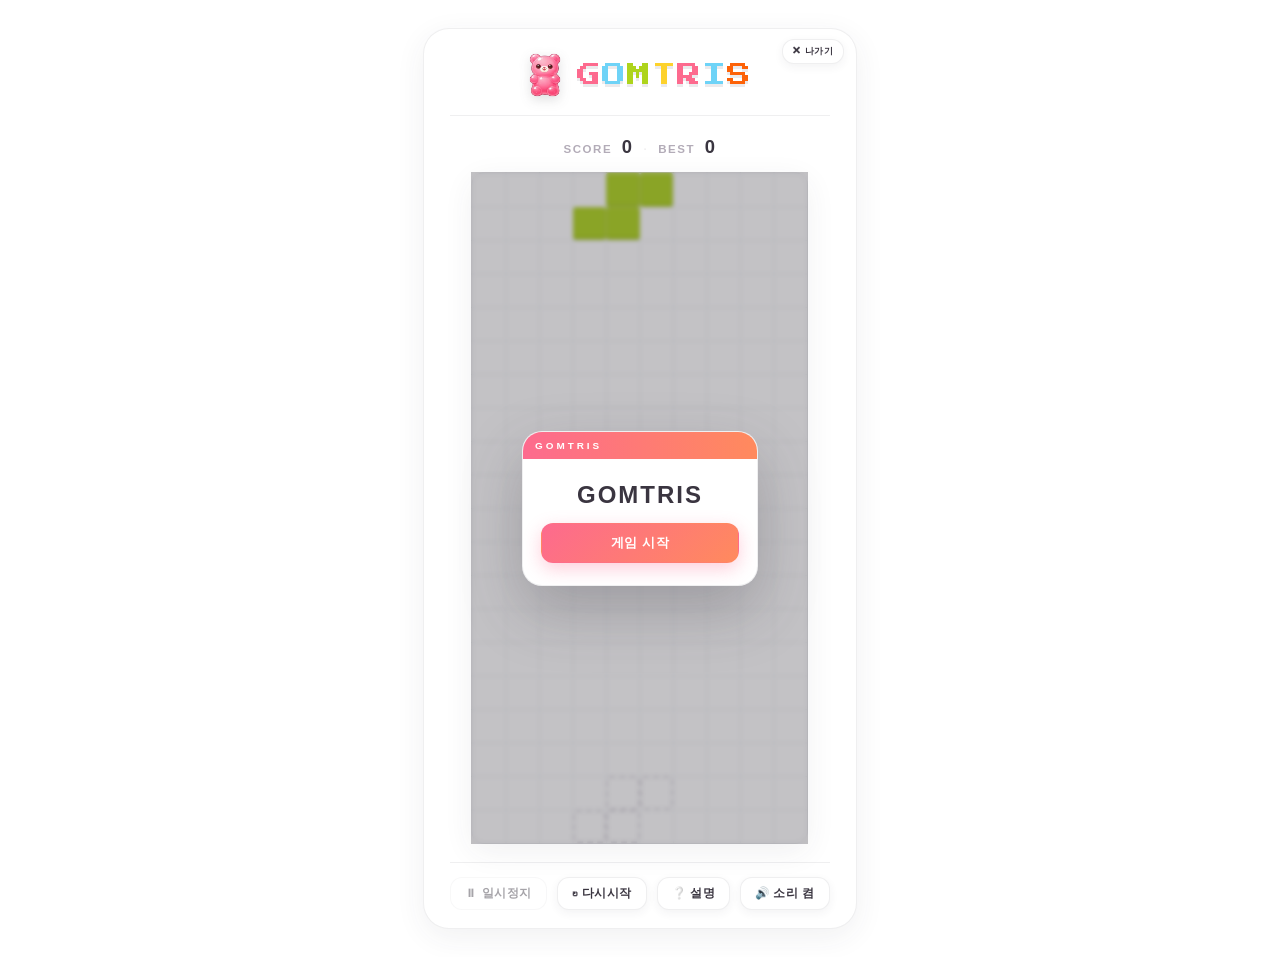
==== commit 0b0a2de6: "fix: 빨리 내리기 도입 + 드롭(바닥까지) 제거 + 다시시작 버튼 + 낙하속도 1초 - 빨리 내리기(소프트 드롭): 웹 ↓·Space 누르고 있기 / 모바일 꾹 누르기 - 드롭" ====
--- a/index.html
+++ b/index.html
@@ -60,6 +60,7 @@
     <!-- 툴바 -->
     <div class="toolbar">
       <button id="pause-btn">⏸ 일시정지</button>
+      <button id="restart-btn">↻ 다시시작</button>
       <button id="help-btn">❔ 설명</button>
       <button id="mute-btn">🔊 소리 켬</button>
     </div>
@@ -75,10 +76,10 @@
           <h4>🎮 조작</h4>
           <dl class="keylist">
             <dt><kbd>←</kbd><kbd>→</kbd></dt><dd>좌우 이동</dd>
-            <dt><kbd>↓</kbd><kbd>Space</kbd></dt><dd>드롭 <span class="dim">(바닥까지)</span></dd>
+            <dt><kbd>↓</kbd><kbd>Space</kbd></dt><dd>빨리 내리기</dd>
             <dt><kbd>↑</kbd><kbd>X</kbd></dt><dd>회전</dd>
           </dl>
-          <p class="help-touch">📱 <b>폰</b> — 좌우 드래그=이동 · 탭=회전 · 아래로 밀기=드롭</p>
+          <p class="help-touch">📱 <b>폰</b> — 좌우 드래그=이동 · 탭=회전 · 꾹 누르기=빨리 내리기</p>
         </section>
 
         <section class="help-sec">
